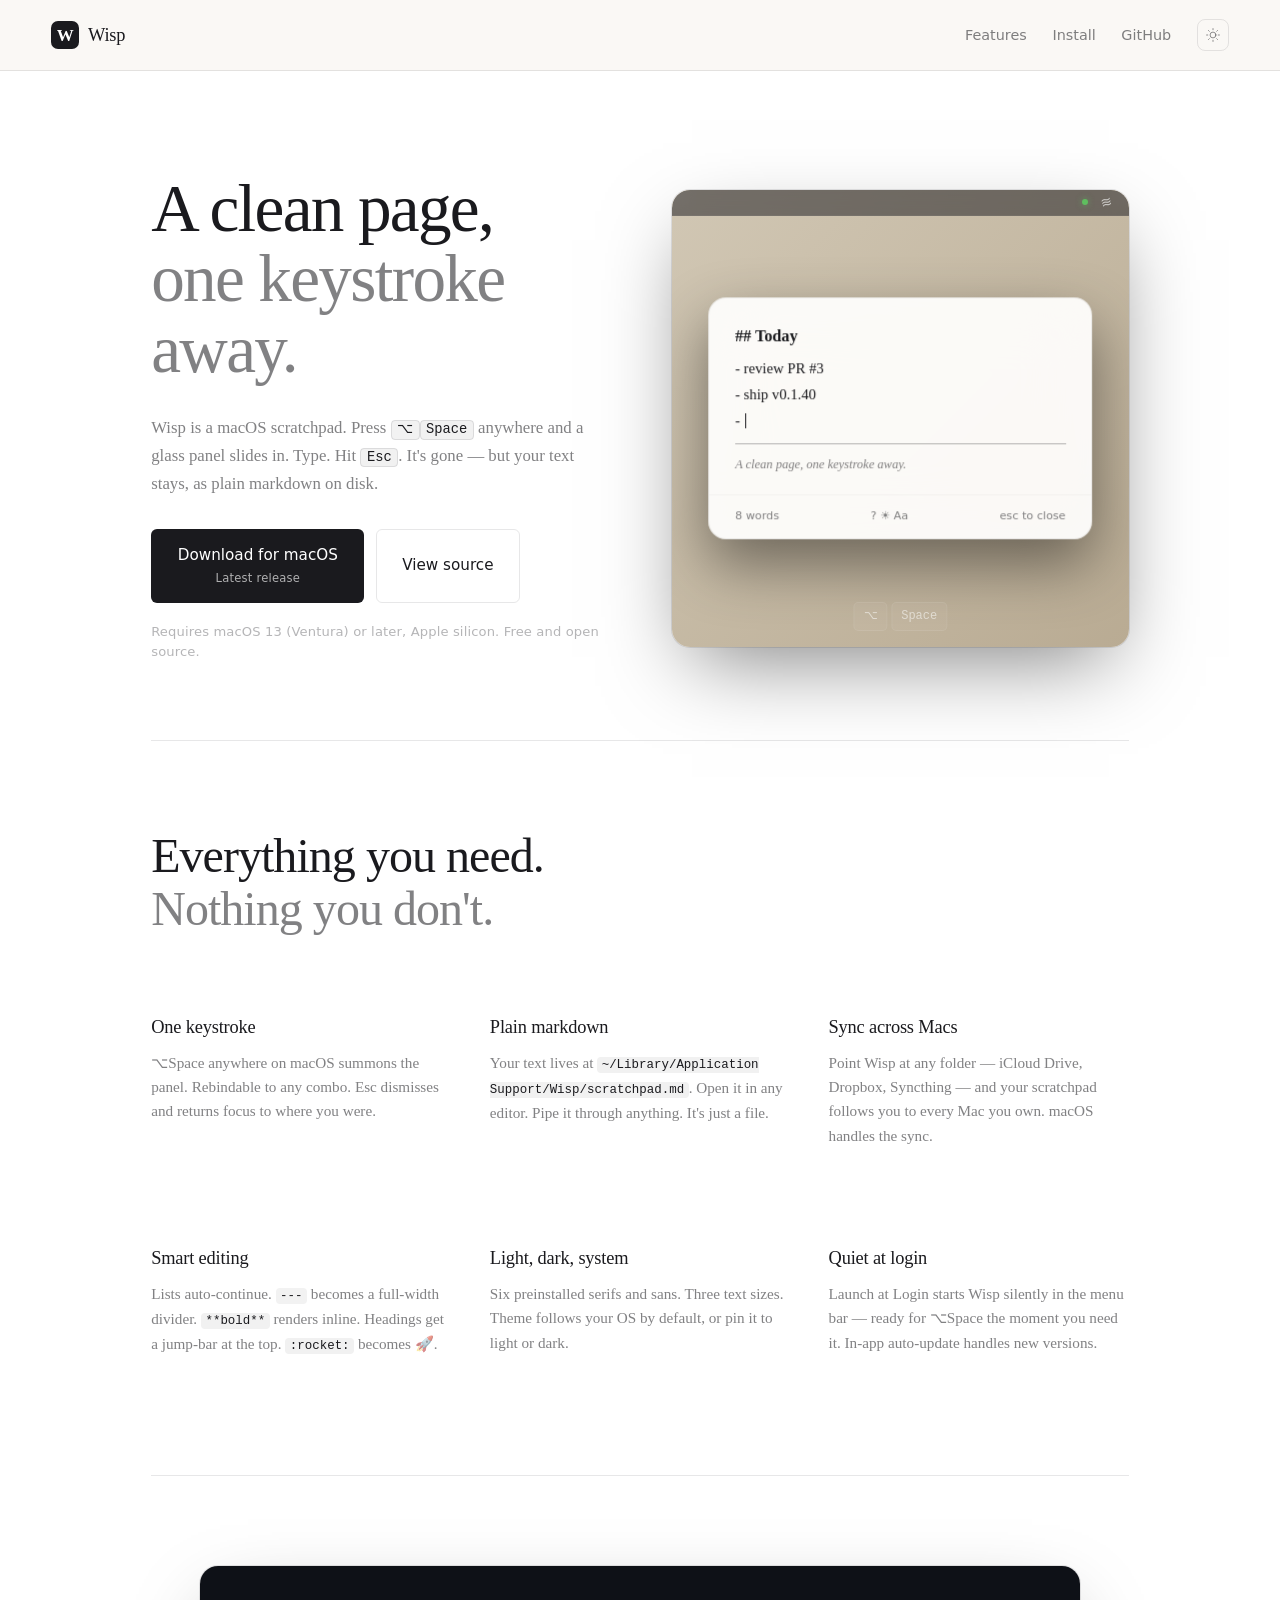
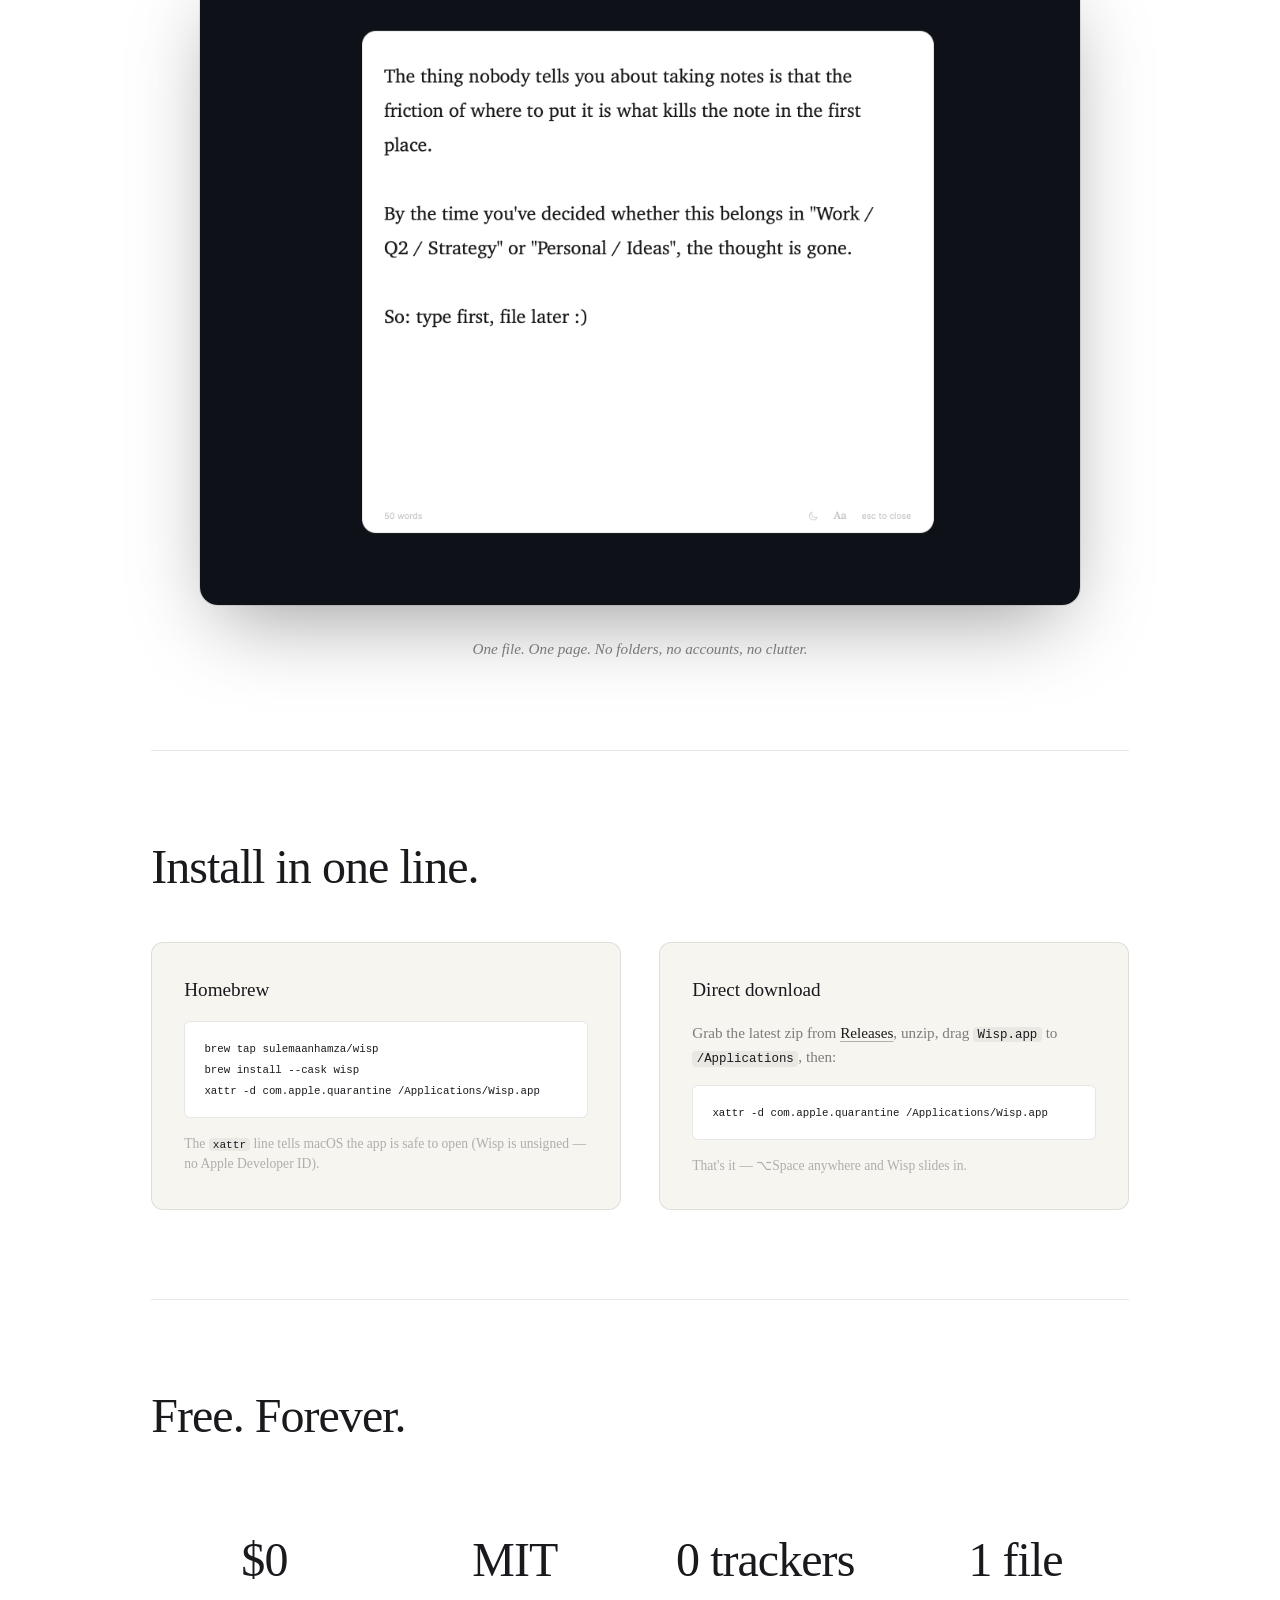
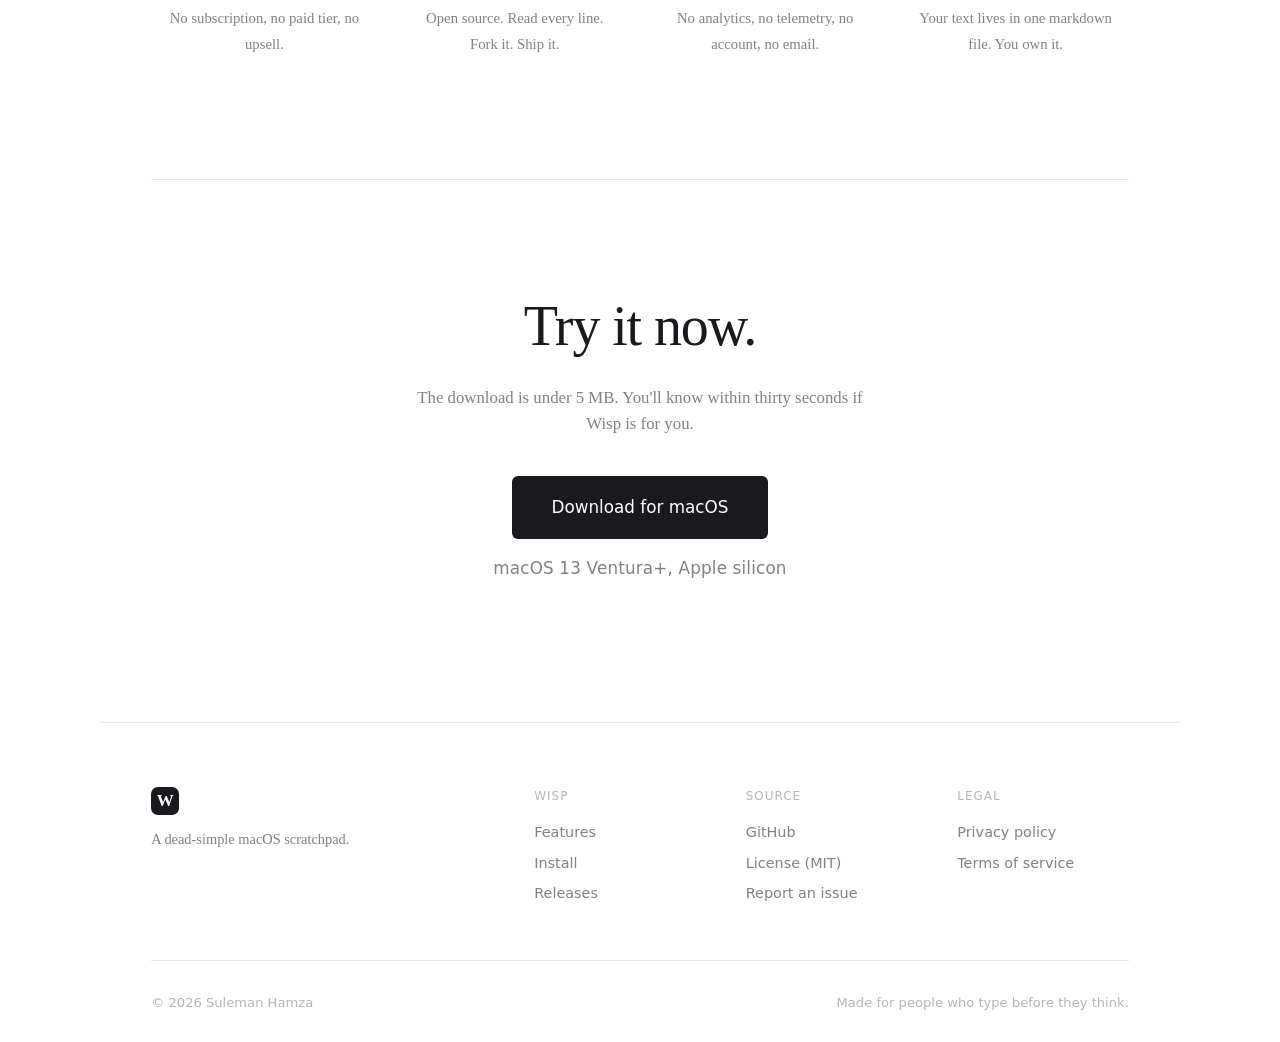
==== index.html @ bac65f77 "Initial commit: Wisp landing page Single-page hero + features + install + trust band + CTA, plus ful" ====
<!DOCTYPE html>
<html lang="en" data-theme="system">
<head>
    <meta charset="UTF-8">
    <meta name="viewport" content="width=device-width, initial-scale=1.0">
    <meta name="description" content="Wisp is a dead-simple macOS scratchpad. ⌥Space to summon, type, Esc to dismiss. Free, open source, no account required.">
    <meta name="theme-color" content="#0f0f12">

    <meta property="og:title" content="Wisp — a dead-simple macOS scratchpad">
    <meta property="og:description" content="One keystroke. One page. No accounts, no folders, no friction.">
    <meta property="og:type" content="website">

    <title>Wisp — a dead-simple macOS scratchpad</title>
    <link rel="stylesheet" href="styles.css">
    <link rel="icon" href="data:image/svg+xml,%3Csvg xmlns='http://www.w3.org/2000/svg' viewBox='0 0 32 32'%3E%3Ctext y='26' font-size='28' font-family='Charter, Georgia, serif'%3EW%3C/text%3E%3C/svg%3E">
</head>
<body>
    <nav class="nav">
        <a href="/" class="brand" aria-label="Wisp home">
            <span class="brand-mark">W</span>
            <span class="brand-name">Wisp</span>
        </a>
        <div class="nav-links">
            <a href="#features">Features</a>
            <a href="#install">Install</a>
            <a href="https://github.com/sulemaanhamza/wisp" target="_blank" rel="noopener">GitHub</a>
            <button class="theme-toggle" id="themeToggle" aria-label="Cycle theme" title="Cycle theme">
                <svg viewBox="0 0 24 24" fill="none" stroke="currentColor" stroke-width="1.5" stroke-linecap="round" stroke-linejoin="round">
                    <circle cx="12" cy="12" r="5"></circle>
                    <line x1="12" y1="1" x2="12" y2="3"></line>
                    <line x1="12" y1="21" x2="12" y2="23"></line>
                    <line x1="4.22" y1="4.22" x2="5.64" y2="5.64"></line>
                    <line x1="18.36" y1="18.36" x2="19.78" y2="19.78"></line>
                    <line x1="1" y1="12" x2="3" y2="12"></line>
                    <line x1="21" y1="12" x2="23" y2="12"></line>
                    <line x1="4.22" y1="19.78" x2="5.64" y2="18.36"></line>
                    <line x1="18.36" y1="5.64" x2="19.78" y2="4.22"></line>
                </svg>
            </button>
        </div>
    </nav>

    <main>
        <section class="hero">
            <div class="hero-text">
                <h1 class="hero-title">
                    <span class="hero-line">A clean page,</span>
                    <span class="hero-line muted">one keystroke away.</span>
                </h1>
                <p class="hero-desc">
                    Wisp is a macOS scratchpad. Press <kbd>⌥</kbd><kbd>Space</kbd> anywhere
                    and a glass panel slides in. Type. Hit <kbd>Esc</kbd>. It's gone — but
                    your text stays, as plain markdown on disk.
                </p>
                <div class="hero-cta">
                    <a href="#" class="btn btn-primary" id="downloadBtn">
                        <span class="btn-label">Download for macOS</span>
                        <span class="btn-meta" id="downloadMeta">Latest release</span>
                    </a>
                    <a href="https://github.com/sulemaanhamza/wisp" class="btn btn-ghost" target="_blank" rel="noopener">
                        View source
                    </a>
                </div>
                <p class="hero-fine">
                    Requires macOS 13 (Ventura) or later, Apple silicon. Free and open source.
                </p>
            </div>

            <div class="hero-visual" aria-hidden="true">
                <div class="desktop">
                    <div class="menubar">
                        <span class="menubar-dot"></span>
                        <span class="menubar-glyph">≋</span>
                    </div>
                    <div class="panel">
                        <div class="panel-body">
                            <p class="panel-line panel-h">## Today</p>
                            <p class="panel-line">- review PR #3</p>
                            <p class="panel-line">- ship v0.1.40</p>
                            <p class="panel-line">- <span class="panel-cursor"></span></p>
                            <p class="panel-line panel-divider" aria-hidden="true"></p>
                            <p class="panel-line panel-muted">A clean page, one keystroke away.</p>
                        </div>
                        <div class="panel-footer">
                            <span class="panel-words">8 words</span>
                            <span class="panel-icons">? ☀ Aa</span>
                            <span class="panel-esc">esc to close</span>
                        </div>
                    </div>
                    <div class="kbd-hint">
                        <kbd>⌥</kbd><kbd>Space</kbd>
                    </div>
                </div>
            </div>
        </section>

        <section class="features" id="features">
            <header class="section-head">
                <h2>Everything you need.<br><span class="muted">Nothing you don't.</span></h2>
            </header>

            <div class="feature-grid">
                <div class="feature">
                    <h3>One keystroke</h3>
                    <p>⌥Space anywhere on macOS summons the panel. Rebindable to any combo.
                       Esc dismisses and returns focus to where you were.</p>
                </div>
                <div class="feature">
                    <h3>Plain markdown</h3>
                    <p>Your text lives at <code>~/Library/Application Support/Wisp/scratchpad.md</code>.
                       Open it in any editor. Pipe it through anything. It's just a file.</p>
                </div>
                <div class="feature">
                    <h3>Sync across Macs</h3>
                    <p>Point Wisp at any folder — iCloud Drive, Dropbox, Syncthing — and your
                       scratchpad follows you to every Mac you own. macOS handles the sync.</p>
                </div>
                <div class="feature">
                    <h3>Smart editing</h3>
                    <p>Lists auto-continue. <code>---</code> becomes a full-width divider.
                       <code>**bold**</code> renders inline. Headings get a jump-bar at the top.
                       <code>:rocket:</code> becomes 🚀.</p>
                </div>
                <div class="feature">
                    <h3>Light, dark, system</h3>
                    <p>Six preinstalled serifs and sans. Three text sizes. Theme follows your
                       OS by default, or pin it to light or dark.</p>
                </div>
                <div class="feature">
                    <h3>Quiet at login</h3>
                    <p>Launch at Login starts Wisp silently in the menu bar — ready for
                       ⌥Space the moment you need it. In-app auto-update handles new versions.</p>
                </div>
            </div>
        </section>

        <section class="screenshot-section">
            <figure>
                <img src="assets/screenshot.png" alt="The Wisp panel open on a macOS desktop" loading="lazy">
                <figcaption>One file. One page. No folders, no accounts, no clutter.</figcaption>
            </figure>
        </section>

        <section class="install" id="install">
            <header class="section-head">
                <h2>Install in one line.</h2>
            </header>

            <div class="install-grid">
                <div class="install-method">
                    <h3>Homebrew</h3>
                    <pre><code>brew tap sulemaanhamza/wisp
brew install --cask wisp
xattr -d com.apple.quarantine /Applications/Wisp.app</code></pre>
                    <p class="install-note">
                        The <code>xattr</code> line tells macOS the app is safe to open
                        (Wisp is unsigned — no Apple Developer ID).
                    </p>
                </div>
                <div class="install-method">
                    <h3>Direct download</h3>
                    <p>
                        Grab the latest zip from
                        <a href="https://github.com/sulemaanhamza/wisp/releases" target="_blank" rel="noopener">Releases</a>,
                        unzip, drag <code>Wisp.app</code> to <code>/Applications</code>, then:
                    </p>
                    <pre><code>xattr -d com.apple.quarantine /Applications/Wisp.app</code></pre>
                    <p class="install-note">
                        That's it — ⌥Space anywhere and Wisp slides in.
                    </p>
                </div>
            </div>
        </section>

        <section class="trust">
            <header class="section-head">
                <h2>Free. Forever.</h2>
            </header>
            <div class="trust-grid">
                <div class="trust-item">
                    <strong>$0</strong>
                    <span>No subscription, no paid tier, no upsell.</span>
                </div>
                <div class="trust-item">
                    <strong>MIT</strong>
                    <span>Open source. Read every line. Fork it. Ship it.</span>
                </div>
                <div class="trust-item">
                    <strong>0 trackers</strong>
                    <span>No analytics, no telemetry, no account, no email.</span>
                </div>
                <div class="trust-item">
                    <strong>1 file</strong>
                    <span>Your text lives in one markdown file. You own it.</span>
                </div>
            </div>
        </section>

        <section class="cta-band">
            <h2>Try it now.</h2>
            <p>The download is under 5 MB. You'll know within thirty seconds if Wisp is for you.</p>
            <a href="#" class="btn btn-primary btn-large" id="downloadBtn2">
                <span class="btn-label">Download for macOS</span>
            </a>
            <p class="hero-fine">macOS 13 Ventura+, Apple silicon</p>
        </section>
    </main>

    <footer class="footer">
        <div class="footer-grid">
            <div class="footer-col">
                <span class="brand-mark">W</span>
                <p class="footer-tag">A dead-simple macOS scratchpad.</p>
            </div>
            <div class="footer-col">
                <h4>Wisp</h4>
                <a href="#features">Features</a>
                <a href="#install">Install</a>
                <a href="https://github.com/sulemaanhamza/wisp/releases" target="_blank" rel="noopener">Releases</a>
            </div>
            <div class="footer-col">
                <h4>Source</h4>
                <a href="https://github.com/sulemaanhamza/wisp" target="_blank" rel="noopener">GitHub</a>
                <a href="https://github.com/sulemaanhamza/wisp/blob/main/LICENSE" target="_blank" rel="noopener">License (MIT)</a>
                <a href="https://github.com/sulemaanhamza/wisp/issues" target="_blank" rel="noopener">Report an issue</a>
            </div>
            <div class="footer-col">
                <h4>Legal</h4>
                <a href="privacy.html">Privacy policy</a>
                <a href="terms.html">Terms of service</a>
            </div>
        </div>
        <div class="footer-bottom">
            <span>© 2026 Suleman Hamza</span>
            <span>Made for people who type before they think.</span>
        </div>
    </footer>

    <script src="script.js"></script>
</body>
</html>
---- styles.css ----
/* ============================================================
   Wisp landing page — Tones the same way the app does.
   Charter-first serif stack. Generous whitespace. One accent.
   ============================================================ */

:root {
    /* Dark theme — warm cream on deep blue-black (mirrors Wisp's
       default dark Palette: text #f1eee4 = rgb(243, 237, 227)).   */
    --bg: #0f0f12;
    --bg-elev: #16161b;
    --bg-glass: rgba(22, 22, 27, 0.65);
    --text: #f3ede3;
    --text-muted: rgba(243, 237, 227, 0.55);
    --text-faint: rgba(243, 237, 227, 0.28);
    --line: rgba(243, 237, 227, 0.08);
    --accent: #f3ede3;
    --accent-on: #0f0f12;
    --kbd-bg: rgba(243, 237, 227, 0.08);

    --radius-lg: 18px;
    --radius-md: 12px;
    --radius-sm: 6px;

    --serif: "Charter", "Iowan Old Style", "Hoefler Text", "Palatino", "Source Serif Pro", "Georgia", serif;
    --sans: -apple-system, BlinkMacSystemFont, "Inter", "Helvetica Neue", system-ui, sans-serif;
    --mono: ui-monospace, "SF Mono", "JetBrains Mono", Menlo, monospace;

    --max-w: 1080px;
    --pad: clamp(1.5rem, 4vw, 4rem);
}

html[data-theme="light"] {
    --bg: #ffffff;
    --bg-elev: #f7f5f0;
    --bg-glass: rgba(247, 245, 240, 0.65);
    --text: #1a1a1e;
    --text-muted: rgba(26, 26, 30, 0.55);
    --text-faint: rgba(26, 26, 30, 0.32);
    --line: rgba(26, 26, 30, 0.10);
    --accent: #1a1a1e;
    --accent-on: #ffffff;
    --kbd-bg: rgba(26, 26, 30, 0.06);
}

@media (prefers-color-scheme: light) {
    html[data-theme="system"] {
        --bg: #ffffff;
        --bg-elev: #f7f5f0;
        --bg-glass: rgba(247, 245, 240, 0.65);
        --text: #1a1a1e;
        --text-muted: rgba(26, 26, 30, 0.55);
        --text-faint: rgba(26, 26, 30, 0.32);
        --line: rgba(26, 26, 30, 0.10);
        --accent: #1a1a1e;
        --accent-on: #ffffff;
        --kbd-bg: rgba(26, 26, 30, 0.06);
    }
}

* {
    box-sizing: border-box;
    margin: 0;
    padding: 0;
}

html {
    scroll-behavior: smooth;
    -webkit-font-smoothing: antialiased;
    -moz-osx-font-smoothing: grayscale;
}

body {
    font-family: var(--serif);
    background: var(--bg);
    color: var(--text);
    line-height: 1.55;
    font-size: 17px;
    overflow-x: hidden;
    transition: background-color 0.3s ease, color 0.3s ease;
}

::selection {
    background: var(--accent);
    color: var(--accent-on);
}

/* -------------------------- Navigation -------------------------- */

.nav {
    position: sticky;
    top: 0;
    z-index: 10;
    display: flex;
    align-items: center;
    justify-content: space-between;
    padding: 1.2rem var(--pad);
    background: var(--bg-glass);
    backdrop-filter: saturate(180%) blur(12px);
    -webkit-backdrop-filter: saturate(180%) blur(12px);
    border-bottom: 1px solid var(--line);
}

.brand {
    display: flex;
    align-items: center;
    gap: 0.55rem;
    text-decoration: none;
    color: var(--text);
}

.brand-mark {
    display: inline-flex;
    align-items: center;
    justify-content: center;
    width: 28px;
    height: 28px;
    border-radius: 7px;
    background: var(--accent);
    color: var(--accent-on);
    font-family: var(--serif);
    font-weight: 600;
    font-size: 17px;
    line-height: 1;
}

.brand-name {
    font-family: var(--serif);
    font-size: 1.15rem;
    letter-spacing: -0.01em;
}

.nav-links {
    display: flex;
    align-items: center;
    gap: 1.6rem;
}

.nav-links a {
    color: var(--text-muted);
    text-decoration: none;
    font-family: var(--sans);
    font-size: 0.9rem;
    transition: color 0.15s ease;
}

.nav-links a:hover {
    color: var(--text);
}

.theme-toggle {
    display: inline-flex;
    align-items: center;
    justify-content: center;
    width: 32px;
    height: 32px;
    border-radius: 8px;
    background: transparent;
    border: 1px solid var(--line);
    color: var(--text-muted);
    cursor: pointer;
    transition: color 0.15s ease, border-color 0.15s ease;
}

.theme-toggle svg {
    width: 14px;
    height: 14px;
}

.theme-toggle:hover {
    color: var(--text);
    border-color: var(--text-faint);
}

/* ------------------------------ Hero ------------------------------ */

main {
    max-width: var(--max-w);
    margin: 0 auto;
    padding: 0 var(--pad);
}

.hero {
    display: grid;
    grid-template-columns: 1fr 1fr;
    gap: clamp(2rem, 5vw, 5rem);
    padding: clamp(3rem, 8vw, 8rem) 0 clamp(3rem, 6vw, 6rem);
    align-items: center;
}

.hero-title {
    font-family: var(--serif);
    font-weight: 400;
    font-size: clamp(2.5rem, 5.5vw, 4.2rem);
    line-height: 1.05;
    letter-spacing: -0.025em;
    margin-bottom: 1.8rem;
}

.hero-line {
    display: block;
}

.hero-line.muted {
    color: var(--text-muted);
}

.hero-desc {
    font-size: 1.05rem;
    color: var(--text-muted);
    margin-bottom: 2rem;
    max-width: 32rem;
    line-height: 1.65;
}

.hero-desc kbd {
    font-family: var(--mono);
    font-size: 0.82em;
    padding: 0.1em 0.4em;
    background: var(--kbd-bg);
    border: 1px solid var(--line);
    border-radius: 4px;
    color: var(--text);
    white-space: nowrap;
}

.hero-cta {
    display: flex;
    flex-wrap: wrap;
    gap: 0.7rem;
    margin-bottom: 1.2rem;
}

.hero-fine {
    color: var(--text-faint);
    font-family: var(--sans);
    font-size: 0.82rem;
    letter-spacing: 0.01em;
}

/* ------------------------------ Buttons ------------------------------ */

.btn {
    display: inline-flex;
    flex-direction: column;
    align-items: center;
    justify-content: center;
    padding: 0.85rem 1.6rem;
    border-radius: var(--radius-sm);
    font-family: var(--sans);
    font-size: 0.95rem;
    font-weight: 500;
    text-decoration: none;
    cursor: pointer;
    border: 1px solid transparent;
    transition: transform 0.15s ease, background-color 0.15s ease, color 0.15s ease, border-color 0.15s ease;
}

.btn:active {
    transform: translateY(1px);
}

.btn-primary {
    background: var(--accent);
    color: var(--accent-on);
}

.btn-primary:hover {
    transform: translateY(-1px);
}

.btn-ghost {
    background: transparent;
    color: var(--text);
    border-color: var(--line);
}

.btn-ghost:hover {
    border-color: var(--text-faint);
}

.btn-large {
    padding: 1.1rem 2.4rem;
    font-size: 1.05rem;
}

.btn-label {
    font-weight: 500;
}

.btn-meta {
    font-size: 0.72rem;
    font-weight: 400;
    opacity: 0.65;
    letter-spacing: 0.02em;
    margin-top: 0.18rem;
}

/* --------------------- Faux Wisp panel preview --------------------- */

.hero-visual {
    position: relative;
}

.desktop {
    position: relative;
    aspect-ratio: 1 / 1;
    background: linear-gradient(135deg, #1a1a22 0%, #0c0c10 100%);
    border-radius: var(--radius-lg);
    overflow: hidden;
    box-shadow: 0 30px 80px -20px rgba(0,0,0,0.5), 0 0 0 1px var(--line);
}

html[data-theme="light"] .desktop,
html[data-theme="system"] .desktop {
    background: linear-gradient(135deg, #d1c7b4 0%, #b9ab93 100%);
}

@media (prefers-color-scheme: light) {
    html[data-theme="system"] .desktop {
        background: linear-gradient(135deg, #d1c7b4 0%, #b9ab93 100%);
    }
}

.menubar {
    position: absolute;
    top: 0;
    left: 0;
    right: 0;
    height: 26px;
    background: rgba(20, 20, 26, 0.5);
    backdrop-filter: blur(10px);
    border-bottom: 1px solid rgba(255,255,255,0.05);
    display: flex;
    align-items: center;
    justify-content: flex-end;
    padding: 0 1rem;
    gap: 0.8rem;
}

.menubar-glyph {
    color: rgba(255,255,255,0.65);
    font-size: 0.85rem;
    transform: rotate(-15deg);
    animation: wisp-pulse 6s ease-in-out infinite;
}

@keyframes wisp-pulse {
    0%, 100% { opacity: 0.65; transform: rotate(-15deg) scale(1); }
    50% { opacity: 0.95; transform: rotate(-15deg) scale(1.05); }
}

.menubar-dot {
    width: 6px;
    height: 6px;
    border-radius: 50%;
    background: #5fbe5f;
    box-shadow: 0 0 6px rgba(95, 190, 95, 0.6);
}

.panel {
    position: absolute;
    top: 50%;
    left: 50%;
    width: 84%;
    transform: translate(-50%, -50%);
    background: rgba(20, 20, 26, 0.78);
    backdrop-filter: blur(30px) saturate(160%);
    -webkit-backdrop-filter: blur(30px) saturate(160%);
    border-radius: var(--radius-lg);
    border: 1px solid rgba(255,255,255,0.06);
    box-shadow: 0 25px 60px rgba(0,0,0,0.45);
    overflow: hidden;
    color: #f3ede3;
    animation: panel-in 0.6s ease-out;
}

html[data-theme="light"] .panel,
html[data-theme="system"] .panel {
    background: rgba(255, 255, 255, 0.92);
    border-color: rgba(0,0,0,0.08);
    color: #1a1a1e;
}

@media (prefers-color-scheme: light) {
    html[data-theme="system"] .panel {
        background: rgba(255, 255, 255, 0.92);
        border-color: rgba(0,0,0,0.08);
        color: #1a1a1e;
    }
}

@keyframes panel-in {
    from { opacity: 0; transform: translate(-50%, -47%); }
    to { opacity: 1; transform: translate(-50%, -50%); }
}

.panel-body {
    padding: 1.4rem 1.6rem 1rem;
    font-family: var(--serif);
    font-size: 0.92rem;
    line-height: 1.55;
}

.panel-line {
    margin: 0.2rem 0;
}

.panel-h {
    font-weight: 600;
    font-size: 1.1em;
    margin-bottom: 0.5rem;
}

.panel-divider {
    height: 1px;
    background: currentColor;
    opacity: 0.32;
    margin: 0.7rem 0;
    border: 0;
}

.panel-muted {
    color: var(--text-muted);
    font-style: italic;
    font-size: 0.85em;
}

.panel-cursor {
    display: inline-block;
    width: 1px;
    height: 1em;
    background: currentColor;
    vertical-align: text-bottom;
    margin-left: 1px;
    animation: blink 1.1s steps(1) infinite;
}

@keyframes blink {
    0%, 50% { opacity: 1; }
    51%, 100% { opacity: 0; }
}

.panel-footer {
    display: flex;
    justify-content: space-between;
    padding: 0.8rem 1.6rem;
    font-family: var(--sans);
    font-size: 0.7rem;
    opacity: 0.55;
    border-top: 1px solid rgba(255,255,255,0.04);
}

html[data-theme="light"] .panel-footer,
html[data-theme="system"] .panel-footer {
    border-top-color: rgba(0,0,0,0.05);
}

.kbd-hint {
    position: absolute;
    bottom: 1rem;
    left: 50%;
    transform: translateX(-50%);
    display: flex;
    gap: 0.25rem;
    opacity: 0.6;
    animation: hint-pulse 3s ease-in-out infinite;
}

.kbd-hint kbd {
    font-family: var(--mono);
    font-size: 0.75rem;
    padding: 0.25rem 0.55rem;
    background: rgba(255,255,255,0.08);
    border: 1px solid rgba(255,255,255,0.12);
    border-radius: 5px;
    color: rgba(255,255,255,0.9);
}

@keyframes hint-pulse {
    0%, 100% { opacity: 0.55; }
    50% { opacity: 0.9; }
}

/* ---------------------------- Sections ---------------------------- */

.section-head {
    margin-bottom: clamp(2rem, 4vw, 3rem);
}

.section-head h2 {
    font-family: var(--serif);
    font-weight: 400;
    font-size: clamp(2rem, 4vw, 3rem);
    line-height: 1.1;
    letter-spacing: -0.02em;
}

.section-head .muted {
    color: var(--text-muted);
}

.features,
.install,
.trust,
.screenshot-section,
.cta-band {
    padding: clamp(3rem, 7vw, 6rem) 0;
    border-top: 1px solid var(--line);
}

/* Features grid */

.feature-grid {
    display: grid;
    grid-template-columns: repeat(auto-fit, minmax(260px, 1fr));
    gap: clamp(1.5rem, 3vw, 2.5rem);
}

.feature {
    padding: 1.8rem 0;
}

.feature h3 {
    font-family: var(--serif);
    font-weight: 500;
    font-size: 1.15rem;
    margin-bottom: 0.6rem;
    letter-spacing: -0.01em;
}

.feature p {
    color: var(--text-muted);
    font-size: 0.95rem;
    line-height: 1.6;
}

.feature code,
.install-method code,
.install-note code {
    font-family: var(--mono);
    font-size: 0.82em;
    padding: 0.08em 0.36em;
    background: var(--kbd-bg);
    border-radius: 4px;
    color: var(--text);
}

/* Screenshot */

.screenshot-section figure {
    margin: 0;
    text-align: center;
}

.screenshot-section img {
    max-width: 100%;
    width: 880px;
    height: auto;
    border-radius: var(--radius-lg);
    box-shadow: 0 30px 80px -20px rgba(0,0,0,0.4), 0 0 0 1px var(--line);
}

.screenshot-section figcaption {
    margin-top: 1.5rem;
    color: var(--text-muted);
    font-style: italic;
    font-size: 0.95rem;
}

/* Install */

.install-grid {
    display: grid;
    grid-template-columns: 1fr 1fr;
    gap: clamp(1.5rem, 3vw, 2.5rem);
}

.install-method {
    padding: 2rem;
    border: 1px solid var(--line);
    border-radius: var(--radius-md);
    background: var(--bg-elev);
}

.install-method h3 {
    font-family: var(--serif);
    font-weight: 500;
    font-size: 1.2rem;
    margin-bottom: 1rem;
}

.install-method p {
    color: var(--text-muted);
    font-size: 0.95rem;
    margin-bottom: 1rem;
}

.install-method pre {
    background: var(--bg);
    border: 1px solid var(--line);
    border-radius: var(--radius-sm);
    padding: 1rem 1.2rem;
    margin: 1rem 0;
    overflow-x: auto;
    font-family: var(--mono);
    font-size: 0.82rem;
    line-height: 1.6;
}

.install-method pre code {
    background: transparent;
    padding: 0;
    color: var(--text);
}

.install-note {
    font-size: 0.85rem !important;
    color: var(--text-faint) !important;
    margin-top: 1rem !important;
    margin-bottom: 0 !important;
    line-height: 1.5;
}

.install-method a {
    color: var(--text);
    text-decoration: underline;
    text-decoration-color: var(--text-faint);
    text-underline-offset: 3px;
}

.install-method a:hover {
    text-decoration-color: var(--text);
}

/* Trust band */

.trust-grid {
    display: grid;
    grid-template-columns: repeat(auto-fit, minmax(180px, 1fr));
    gap: 1.5rem;
}

.trust-item {
    text-align: center;
    padding: 2rem 1rem;
}

.trust-item strong {
    display: block;
    font-family: var(--serif);
    font-size: clamp(2.2rem, 4vw, 3rem);
    font-weight: 400;
    letter-spacing: -0.02em;
    margin-bottom: 0.5rem;
}

.trust-item span {
    color: var(--text-muted);
    font-size: 0.92rem;
    line-height: 1.5;
}

/* CTA band */

.cta-band {
    text-align: center;
    padding-top: clamp(4rem, 8vw, 7rem);
    padding-bottom: clamp(4rem, 8vw, 7rem);
}

.cta-band h2 {
    font-family: var(--serif);
    font-weight: 400;
    font-size: clamp(2.4rem, 5vw, 3.5rem);
    letter-spacing: -0.02em;
    margin-bottom: 1rem;
}

.cta-band > p {
    color: var(--text-muted);
    font-size: 1.05rem;
    margin-bottom: 2.4rem;
    max-width: 28rem;
    margin-left: auto;
    margin-right: auto;
}

.cta-band .btn {
    margin-bottom: 1rem;
}

/* Footer */

.footer {
    border-top: 1px solid var(--line);
    padding: clamp(3rem, 5vw, 4rem) var(--pad) 2rem;
    max-width: var(--max-w);
    margin: 0 auto;
}

.footer-grid {
    display: grid;
    grid-template-columns: 2fr 1fr 1fr 1fr;
    gap: 2.5rem;
    margin-bottom: 3rem;
}

.footer-col h4 {
    font-family: var(--sans);
    font-size: 0.75rem;
    text-transform: uppercase;
    letter-spacing: 0.08em;
    color: var(--text-faint);
    margin-bottom: 1rem;
    font-weight: 500;
}

.footer-col a {
    display: block;
    color: var(--text-muted);
    text-decoration: none;
    font-family: var(--sans);
    font-size: 0.9rem;
    margin-bottom: 0.5rem;
    transition: color 0.15s ease;
}

.footer-col a:hover {
    color: var(--text);
}

.footer-tag {
    color: var(--text-muted);
    font-size: 0.9rem;
    margin-top: 0.8rem;
    max-width: 18rem;
}

.footer-bottom {
    border-top: 1px solid var(--line);
    padding-top: 2rem;
    display: flex;
    justify-content: space-between;
    flex-wrap: wrap;
    gap: 1rem;
    color: var(--text-faint);
    font-family: var(--sans);
    font-size: 0.82rem;
}

/* ============================================================
   Legal pages (privacy, terms) — shared simple layout
   ============================================================ */

.legal-main {
    max-width: 720px;
    margin: 0 auto;
    padding: clamp(2.5rem, 6vw, 5rem) var(--pad) clamp(3rem, 6vw, 5rem);
}

.legal-main h1 {
    font-family: var(--serif);
    font-weight: 400;
    font-size: clamp(2.2rem, 4.5vw, 3rem);
    letter-spacing: -0.02em;
    margin-bottom: 0.6rem;
}

.legal-meta {
    color: var(--text-faint);
    font-family: var(--sans);
    font-size: 0.85rem;
    margin-bottom: 2.5rem;
    padding-bottom: 1.5rem;
    border-bottom: 1px solid var(--line);
}

.legal-main h2 {
    font-family: var(--serif);
    font-weight: 500;
    font-size: 1.4rem;
    margin: 2.4rem 0 0.8rem;
    letter-spacing: -0.01em;
}

.legal-main h3 {
    font-family: var(--serif);
    font-weight: 500;
    font-size: 1.1rem;
    margin: 1.8rem 0 0.6rem;
}

.legal-main p,
.legal-main li {
    color: var(--text);
    line-height: 1.7;
    margin-bottom: 1rem;
    font-size: 1rem;
}

.legal-main ul,
.legal-main ol {
    padding-left: 1.4rem;
    margin-bottom: 1rem;
}

.legal-main li {
    margin-bottom: 0.4rem;
}

.legal-main a {
    color: var(--text);
    text-decoration: underline;
    text-decoration-color: var(--text-faint);
    text-underline-offset: 3px;
}

.legal-main a:hover {
    text-decoration-color: var(--text);
}

.legal-main code {
    font-family: var(--mono);
    font-size: 0.88em;
    padding: 0.1em 0.4em;
    background: var(--kbd-bg);
    border-radius: 4px;
}

/* ============================================================
   Responsive — mobile-first reflow
   ============================================================ */

@media (max-width: 860px) {
    .hero {
        grid-template-columns: 1fr;
        padding: 2.5rem 0 3rem;
    }

    .hero-visual {
        order: -1;
        max-width: 480px;
        margin: 0 auto;
        width: 100%;
    }

    .install-grid {
        grid-template-columns: 1fr;
    }

    .footer-grid {
        grid-template-columns: 1fr 1fr;
        gap: 2rem;
    }

    .footer-bottom {
        flex-direction: column;
        text-align: center;
    }
}

@media (max-width: 540px) {
    .nav {
        padding: 0.9rem var(--pad);
    }

    .nav-links {
        gap: 1rem;
    }

    .nav-links a {
        display: none;
    }

    .nav-links a[href*="github.com"] {
        display: inline;
    }

    .hero-cta {
        flex-direction: column;
        align-items: stretch;
    }

    .hero-cta .btn {
        width: 100%;
    }

    .footer-grid {
        grid-template-columns: 1fr;
    }
}

@media (prefers-reduced-motion: reduce) {
    *, *::before, *::after {
        animation-duration: 0.01ms !important;
        animation-iteration-count: 1 !important;
        transition-duration: 0.01ms !important;
        scroll-behavior: auto !important;
    }
}
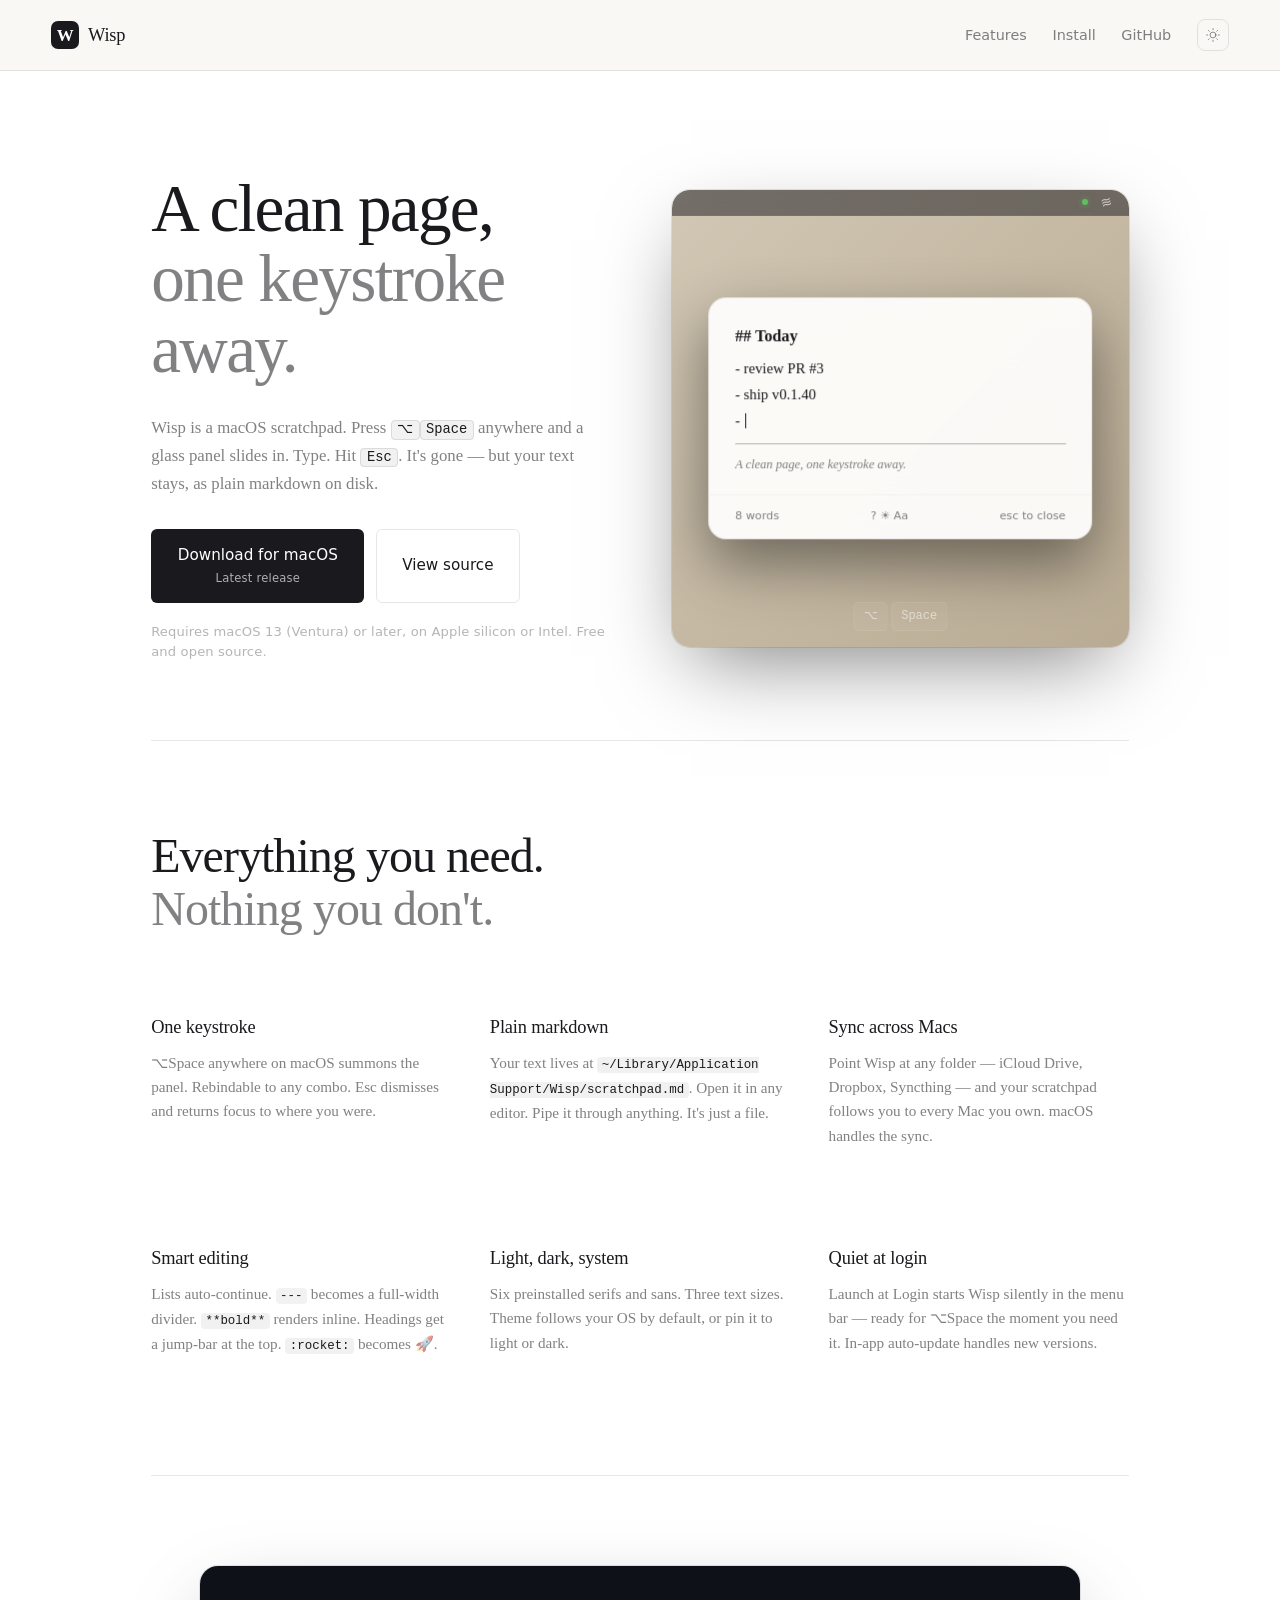
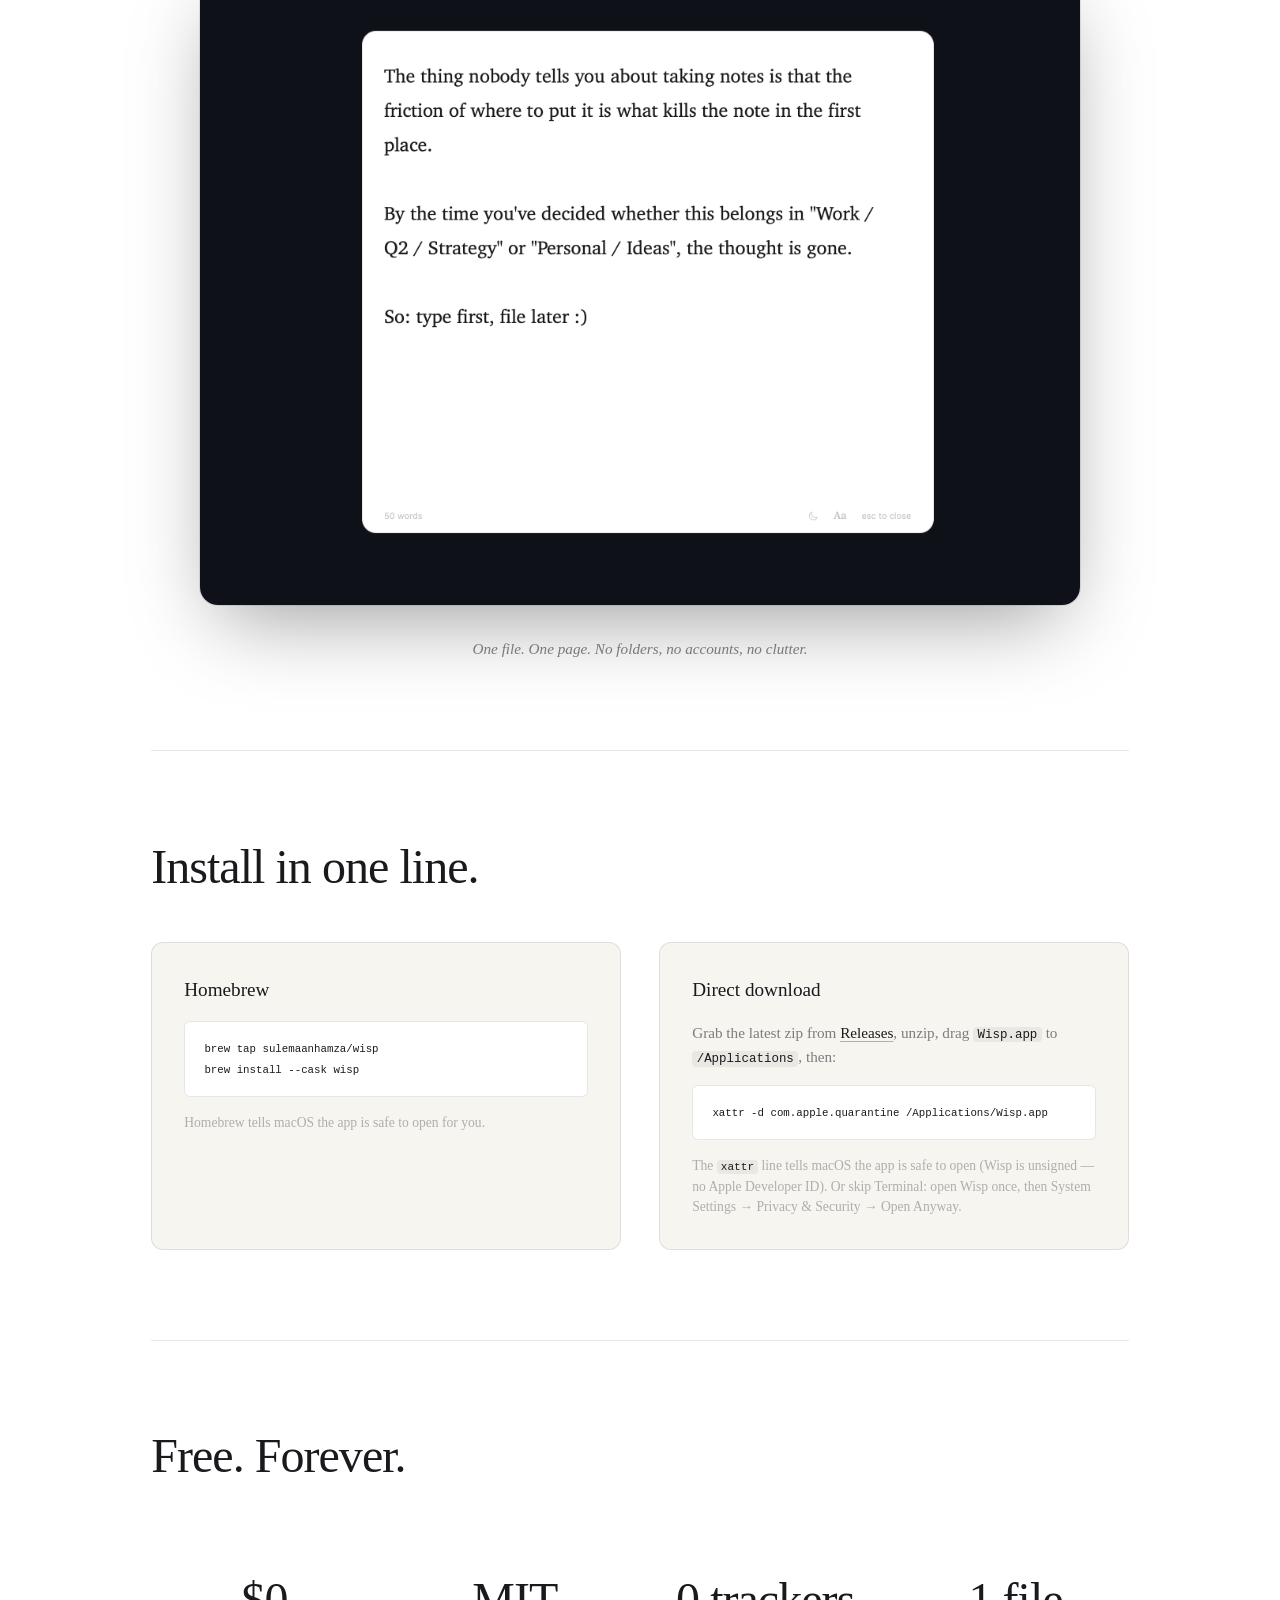
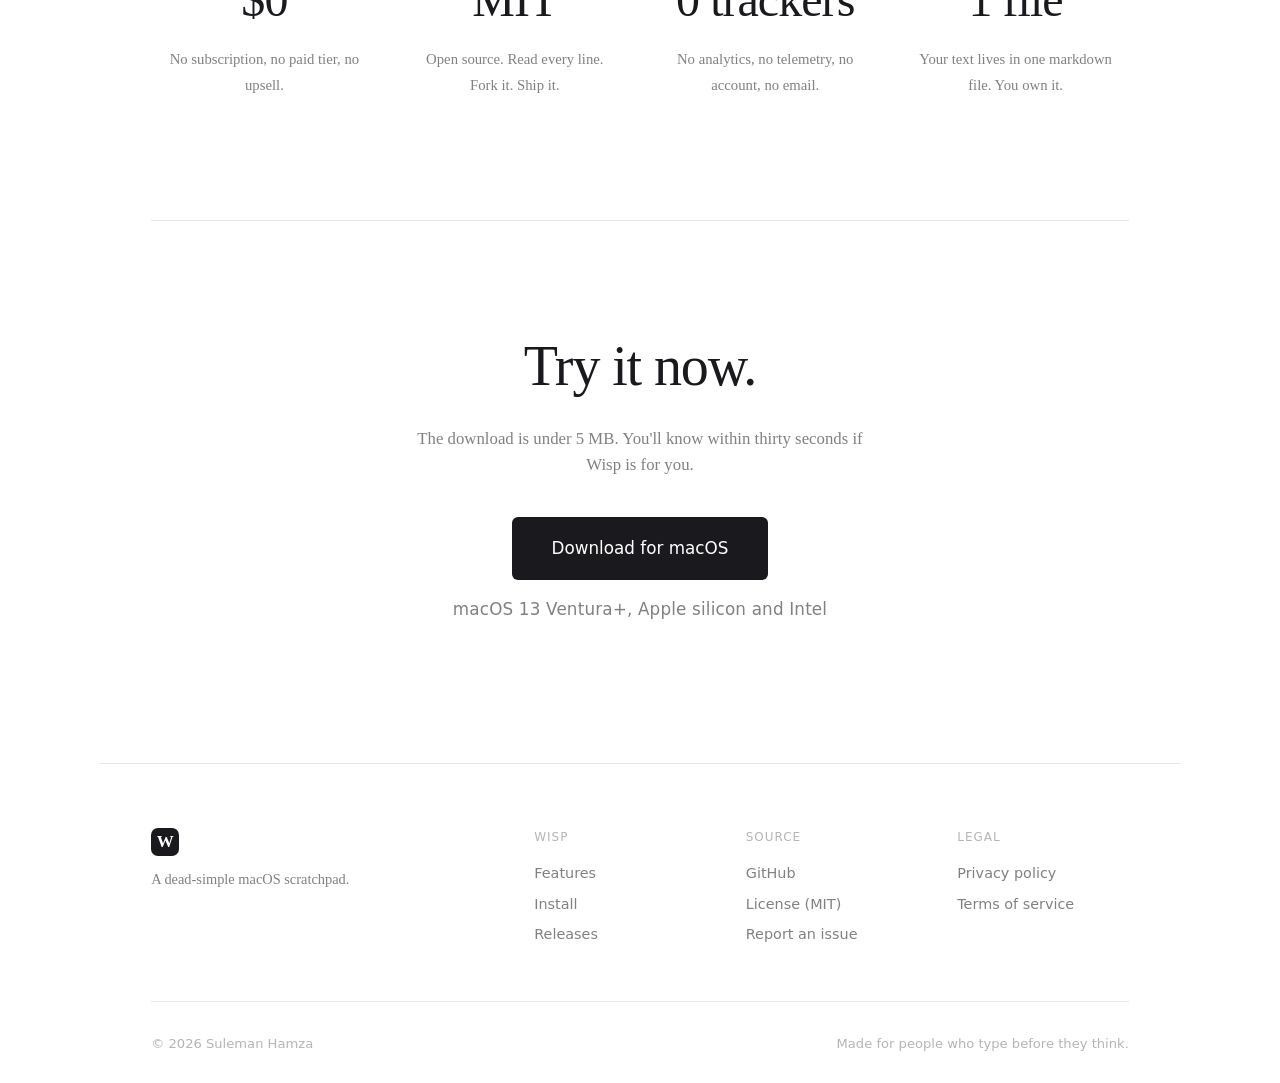
==== commit cde42301: "Say Intel too, and drop xattr from the Homebrew steps Wisp has shipped a universal binary since 0.1." ====
--- a/index.html
+++ b/index.html
@@ -62,7 +62,7 @@
                     </a>
                 </div>
                 <p class="hero-fine">
-                    Requires macOS 13 (Ventura) or later, Apple silicon. Free and open source.
+                    Requires macOS 13 (Ventura) or later, on Apple silicon or Intel. Free and open source.
                 </p>
             </div>
 
@@ -150,11 +150,9 @@
                 <div class="install-method">
                     <h3>Homebrew</h3>
                     <pre><code>brew tap sulemaanhamza/wisp
-brew install --cask wisp
-xattr -d com.apple.quarantine /Applications/Wisp.app</code></pre>
+brew install --cask wisp</code></pre>
                     <p class="install-note">
-                        The <code>xattr</code> line tells macOS the app is safe to open
-                        (Wisp is unsigned — no Apple Developer ID).
+                        Homebrew tells macOS the app is safe to open for you.
                     </p>
                 </div>
                 <div class="install-method">
@@ -166,7 +164,9 @@
                     </p>
                     <pre><code>xattr -d com.apple.quarantine /Applications/Wisp.app</code></pre>
                     <p class="install-note">
-                        That's it — ⌥Space anywhere and Wisp slides in.
+                        The <code>xattr</code> line tells macOS the app is safe to open
+                        (Wisp is unsigned — no Apple Developer ID). Or skip Terminal:
+                        open Wisp once, then System Settings → Privacy &amp; Security → Open Anyway.
                     </p>
                 </div>
             </div>
@@ -202,7 +202,7 @@
             <a href="#" class="btn btn-primary btn-large" id="downloadBtn2">
                 <span class="btn-label">Download for macOS</span>
             </a>
-            <p class="hero-fine">macOS 13 Ventura+, Apple silicon</p>
+            <p class="hero-fine">macOS 13 Ventura+, Apple silicon and Intel</p>
         </section>
     </main>
 
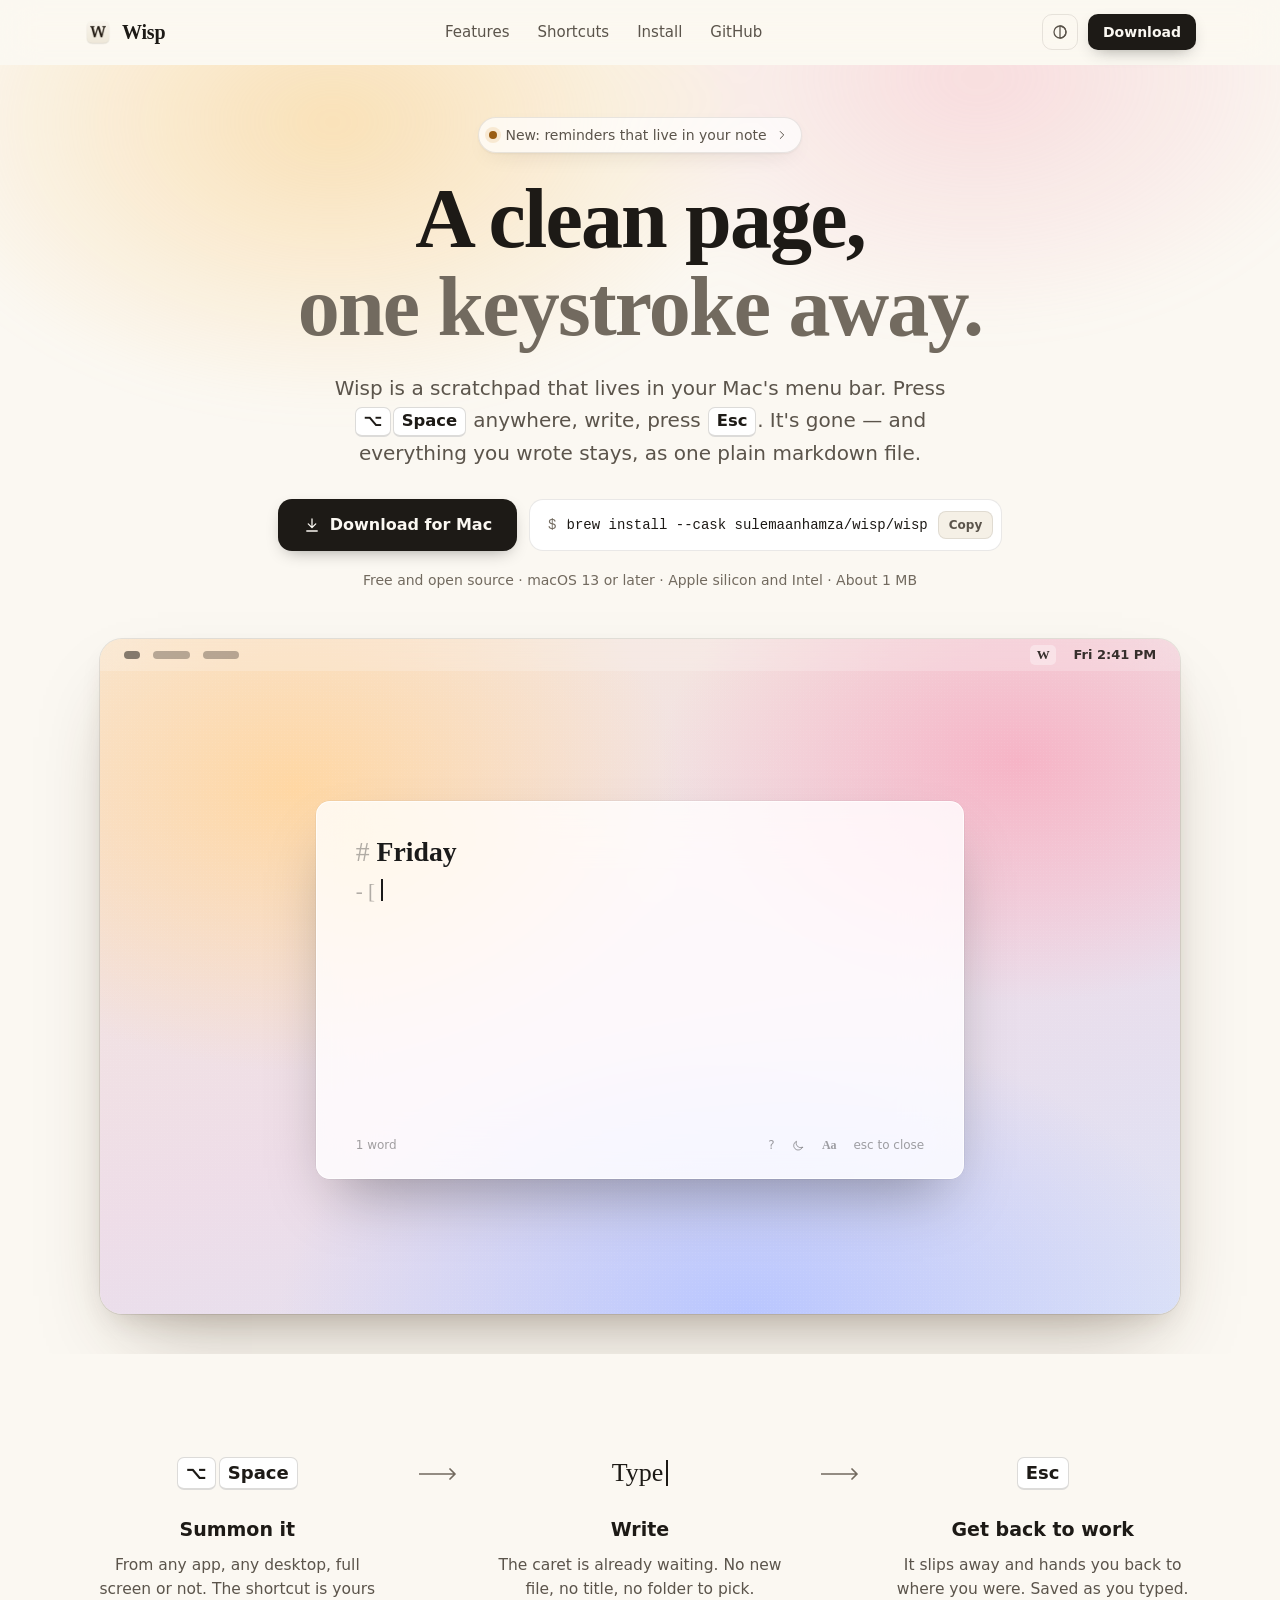
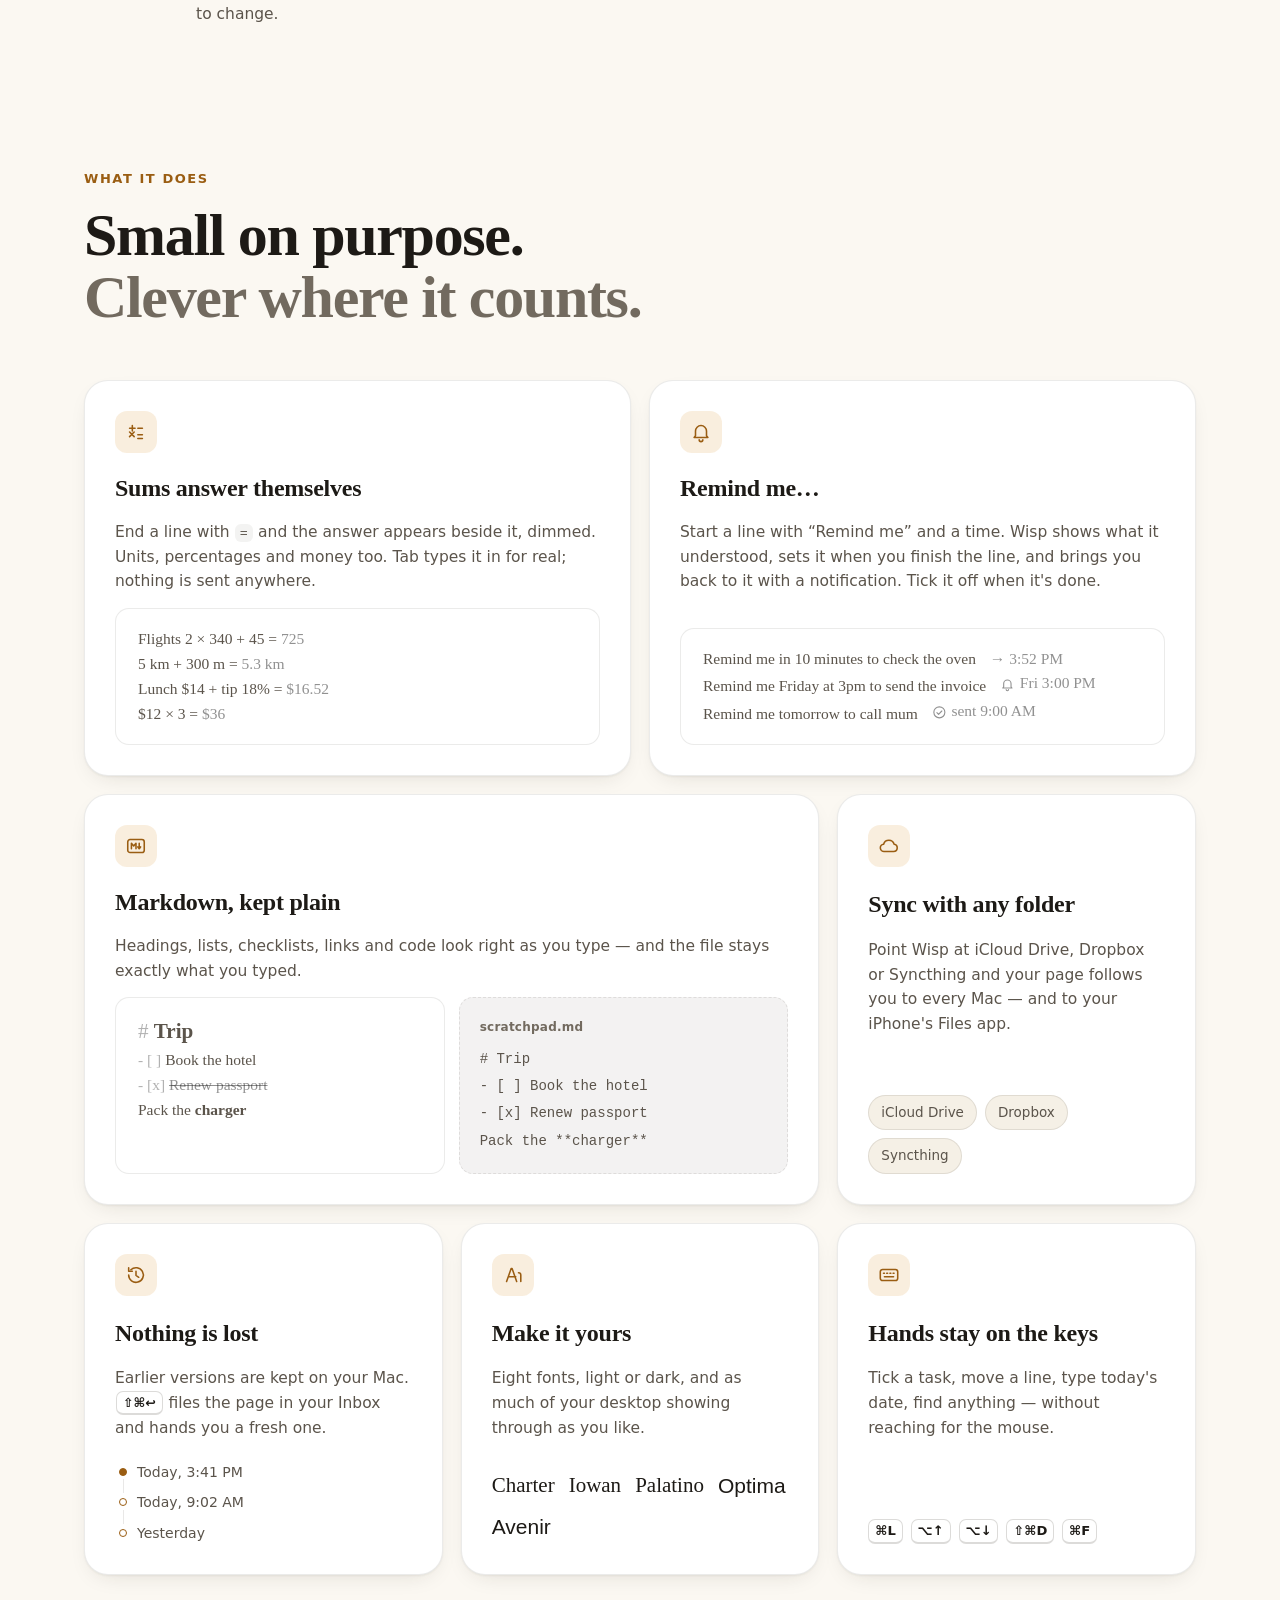
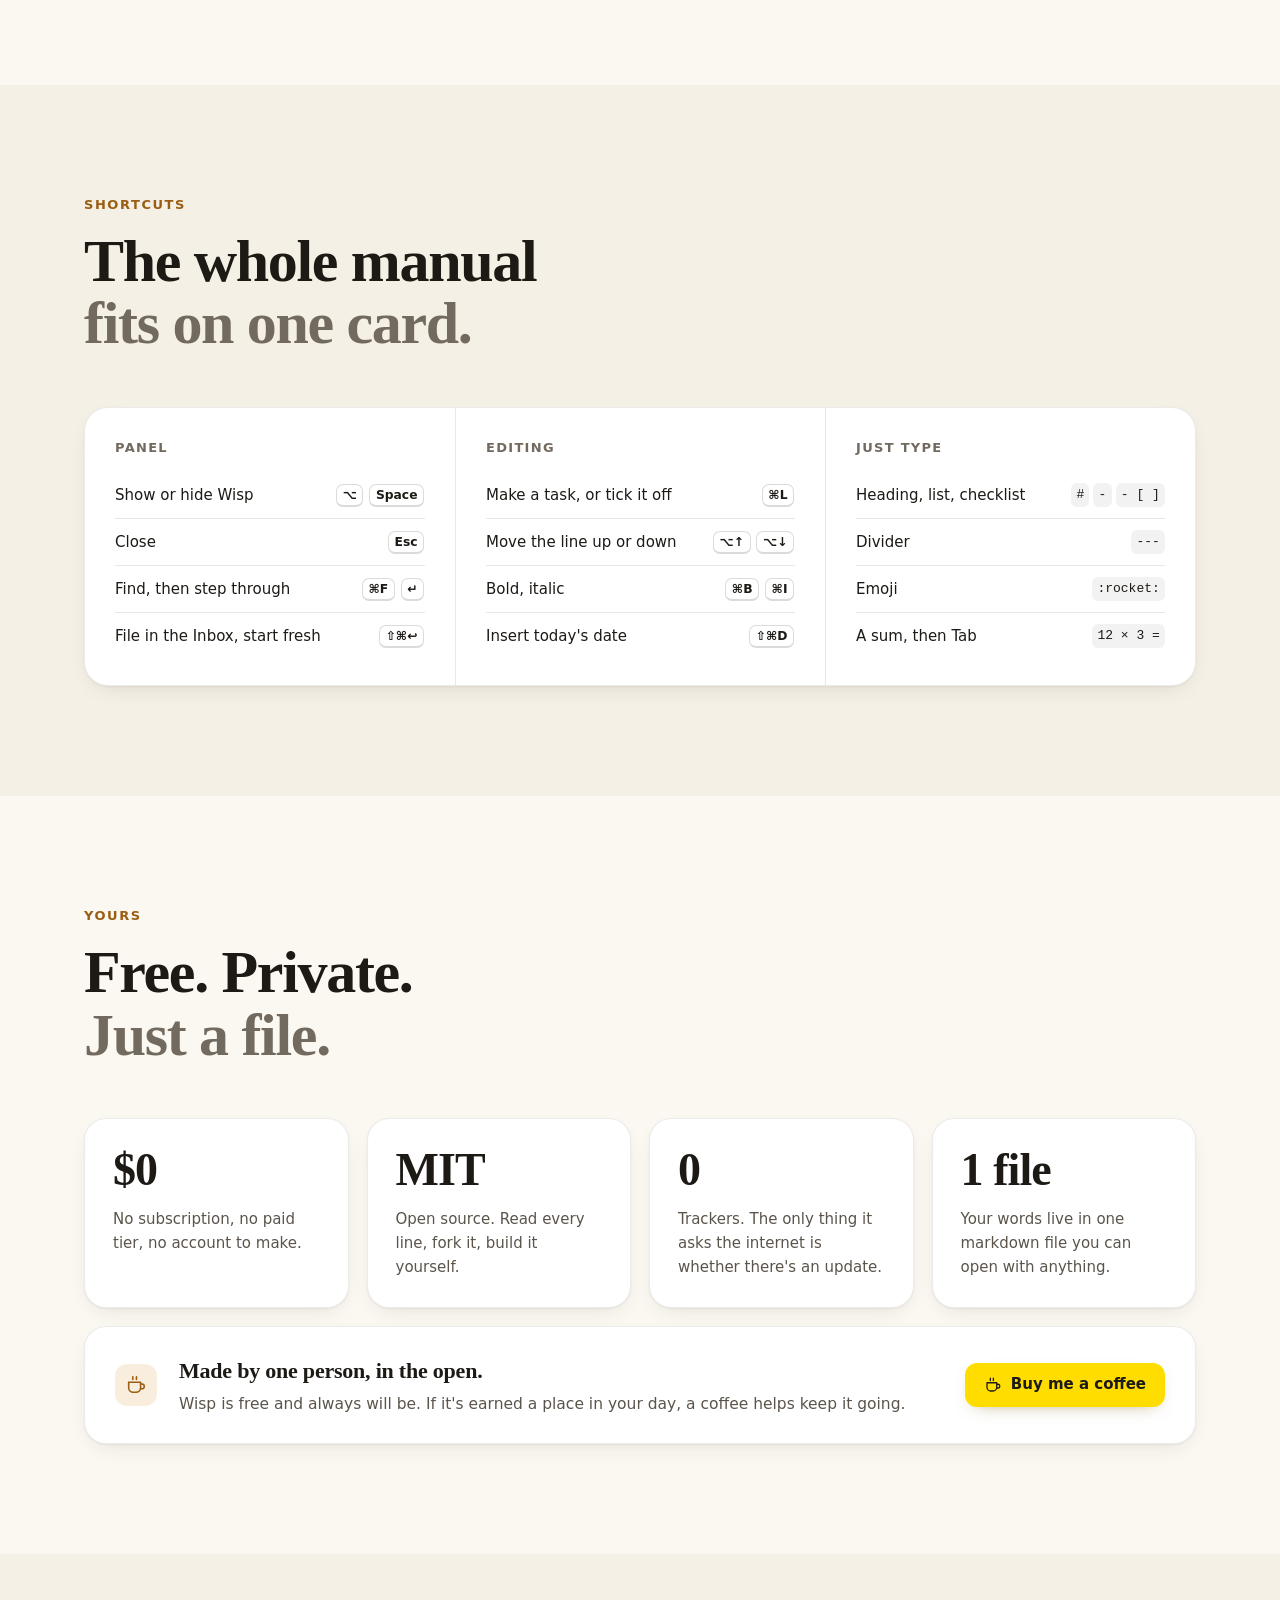
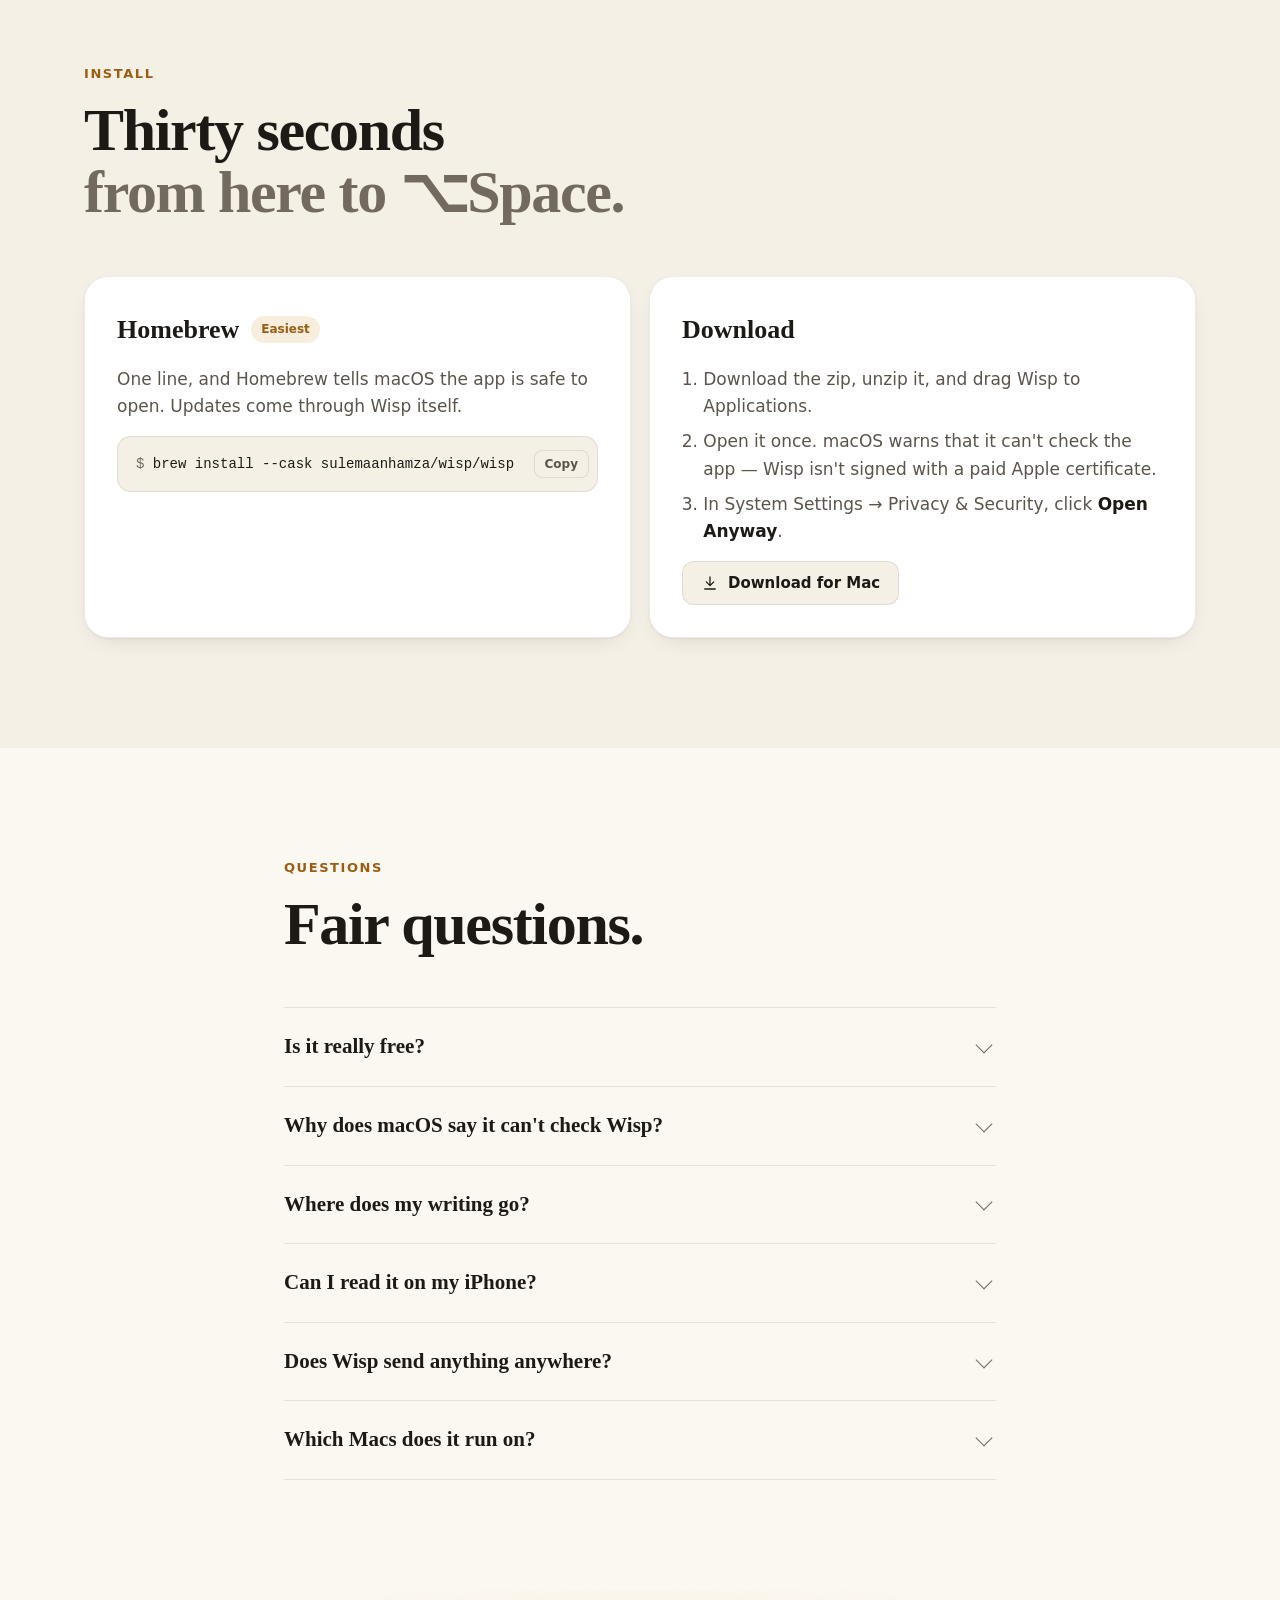
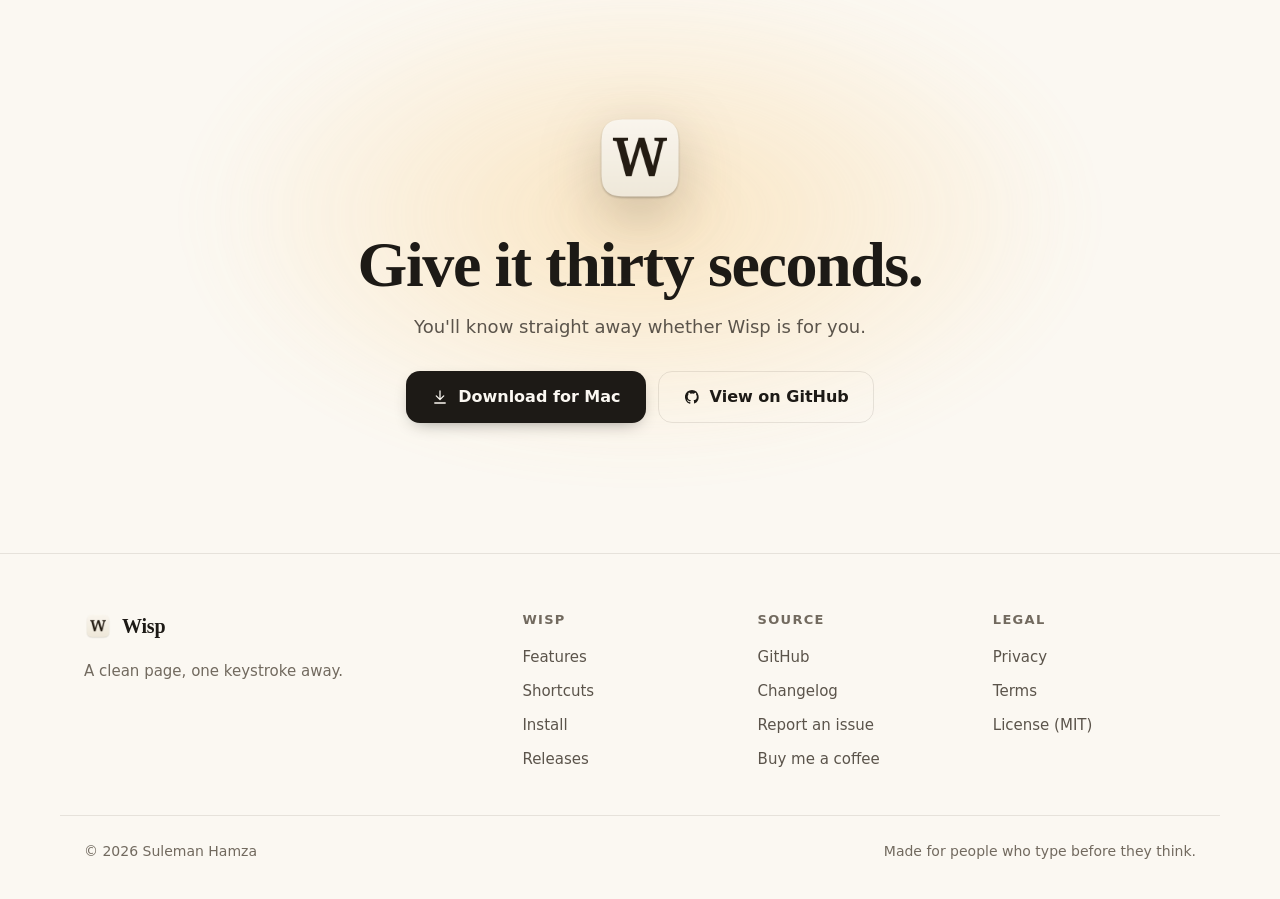
==== commit fc477652: "Redesign the landing page The page now shows Wisp in use rather than describing it: a copy of the pa" ====
--- a/index.html
+++ b/index.html
@@ -3,235 +3,431 @@
 <head>
     <meta charset="UTF-8">
     <meta name="viewport" content="width=device-width, initial-scale=1.0">
-    <meta name="description" content="Wisp is a dead-simple macOS scratchpad. ⌥Space to summon, type, Esc to dismiss. Free, open source, no account required.">
-    <meta name="theme-color" content="#0f0f12">
-
-    <meta property="og:title" content="Wisp — a dead-simple macOS scratchpad">
-    <meta property="og:description" content="One keystroke. One page. No accounts, no folders, no friction.">
+    <title>Wisp — a clean page, one keystroke away</title>
+    <meta name="description" content="Wisp is a scratchpad for your Mac's menu bar. Press ⌥Space anywhere, write, press Esc. Sums answer themselves, reminders notify you, and everything stays one plain markdown file. Free and open source.">
+    <meta name="theme-color" content="#FBF8F2" media="(prefers-color-scheme: light)">
+    <meta name="theme-color" content="#100F0D" media="(prefers-color-scheme: dark)">
+
+    <meta property="og:title" content="Wisp — a clean page, one keystroke away">
+    <meta property="og:description" content="A scratchpad for your Mac's menu bar. ⌥Space, write, Esc. Free and open source.">
     <meta property="og:type" content="website">
-
-    <title>Wisp — a dead-simple macOS scratchpad</title>
+    <meta property="og:url" content="https://sulemaanhamza.github.io/wisp-landing/">
+    <meta property="og:image" content="https://sulemaanhamza.github.io/wisp-landing/assets/og.png">
+    <meta name="twitter:card" content="summary_large_image">
+
+    <link rel="icon" type="image/png" href="assets/favicon.png">
+    <link rel="apple-touch-icon" href="assets/apple-touch-icon.png">
     <link rel="stylesheet" href="styles.css">
-    <link rel="icon" href="data:image/svg+xml,%3Csvg xmlns='http://www.w3.org/2000/svg' viewBox='0 0 32 32'%3E%3Ctext y='26' font-size='28' font-family='Charter, Georgia, serif'%3EW%3C/text%3E%3C/svg%3E">
+    <script>
+        // Set the theme before first paint, so a saved choice never flashes.
+        try { var t = localStorage.getItem('wisp-landing-theme'); if (t) document.documentElement.setAttribute('data-theme', t); } catch (_) {}
+    </script>
 </head>
 <body>
-    <nav class="nav">
-        <a href="/" class="brand" aria-label="Wisp home">
-            <span class="brand-mark">W</span>
-            <span class="brand-name">Wisp</span>
-        </a>
-        <div class="nav-links">
-            <a href="#features">Features</a>
-            <a href="#install">Install</a>
-            <a href="https://github.com/sulemaanhamza/wisp" target="_blank" rel="noopener">GitHub</a>
-            <button class="theme-toggle" id="themeToggle" aria-label="Cycle theme" title="Cycle theme">
-                <svg viewBox="0 0 24 24" fill="none" stroke="currentColor" stroke-width="1.5" stroke-linecap="round" stroke-linejoin="round">
-                    <circle cx="12" cy="12" r="5"></circle>
-                    <line x1="12" y1="1" x2="12" y2="3"></line>
-                    <line x1="12" y1="21" x2="12" y2="23"></line>
-                    <line x1="4.22" y1="4.22" x2="5.64" y2="5.64"></line>
-                    <line x1="18.36" y1="18.36" x2="19.78" y2="19.78"></line>
-                    <line x1="1" y1="12" x2="3" y2="12"></line>
-                    <line x1="21" y1="12" x2="23" y2="12"></line>
-                    <line x1="4.22" y1="19.78" x2="5.64" y2="18.36"></line>
-                    <line x1="18.36" y1="5.64" x2="19.78" y2="4.22"></line>
-                </svg>
-            </button>
+    <a class="skip" href="#main">Skip to content</a>
+
+    <header class="nav" id="nav">
+        <div class="nav-inner">
+            <a href="index.html" class="brand" aria-label="Wisp home">
+                <img src="assets/icon.png" alt="" width="28" height="28">
+                <span>Wisp</span>
+            </a>
+            <nav class="nav-links" aria-label="Main">
+                <a href="#features">Features</a>
+                <a href="#shortcuts">Shortcuts</a>
+                <a href="#install">Install</a>
+                <a href="https://github.com/sulemaanhamza/wisp" target="_blank" rel="noopener">GitHub</a>
+            </nav>
+            <div class="nav-actions">
+                <button class="theme-toggle" id="themeToggle" type="button" aria-label="Theme: system. Click to change.">
+                    <svg class="i-system" viewBox="0 0 24 24" aria-hidden="true"><circle cx="12" cy="12" r="8"/><path d="M12 4a8 8 0 0 1 0 16z" fill="currentColor" stroke="none"/></svg>
+                    <svg class="i-light" viewBox="0 0 24 24" aria-hidden="true"><circle cx="12" cy="12" r="4.5"/><path d="M12 2.5v2.2M12 19.3v2.2M2.5 12h2.2M19.3 12h2.2M5.3 5.3l1.6 1.6M17.1 17.1l1.6 1.6M5.3 18.7l1.6-1.6M17.1 6.9l1.6-1.6"/></svg>
+                    <svg class="i-dark" viewBox="0 0 24 24" aria-hidden="true"><path d="M20 14.5A8 8 0 0 1 9.5 4a8 8 0 1 0 10.5 10.5z"/></svg>
+                </button>
+                <a class="btn btn-primary btn-small download" href="https://github.com/sulemaanhamza/wisp/releases/latest">Download</a>
+            </div>
         </div>
-    </nav>
-
-    <main>
+    </header>
+
+    <main id="main">
+        <!-- Hero -->
         <section class="hero">
-            <div class="hero-text">
-                <h1 class="hero-title">
-                    <span class="hero-line">A clean page,</span>
-                    <span class="hero-line muted">one keystroke away.</span>
-                </h1>
-                <p class="hero-desc">
-                    Wisp is a macOS scratchpad. Press <kbd>⌥</kbd><kbd>Space</kbd> anywhere
-                    and a glass panel slides in. Type. Hit <kbd>Esc</kbd>. It's gone — but
-                    your text stays, as plain markdown on disk.
+            <div class="hero-glow" aria-hidden="true"></div>
+            <div class="container hero-copy">
+                <a class="pill" href="#reminders">
+                    <span class="pill-dot"></span>
+                    New: reminders that live in your note
+                    <svg viewBox="0 0 24 24" aria-hidden="true"><path d="M9 6l6 6-6 6"/></svg>
+                </a>
+                <h1>A clean page,<br><span class="soft">one keystroke away.</span></h1>
+                <p class="lede">
+                    Wisp is a scratchpad that lives in your Mac's menu bar. Press
+                    <span class="nowrap"><kbd>⌥</kbd><kbd>Space</kbd></span> anywhere, write, press <kbd>Esc</kbd>.
+                    It's gone — and everything you wrote stays, as one plain markdown file.
                 </p>
                 <div class="hero-cta">
-                    <a href="#" class="btn btn-primary" id="downloadBtn">
-                        <span class="btn-label">Download for macOS</span>
-                        <span class="btn-meta" id="downloadMeta">Latest release</span>
+                    <a class="btn btn-primary btn-large download" href="https://github.com/sulemaanhamza/wisp/releases/latest">
+                        <svg viewBox="0 0 24 24" aria-hidden="true"><path d="M12 4v11M7 10.5l5 5 5-5M5 20h14"/></svg>
+                        <span>Download for Mac</span>
                     </a>
-                    <a href="https://github.com/sulemaanhamza/wisp" class="btn btn-ghost" target="_blank" rel="noopener">
-                        View source
+                    <button class="copy-chip" type="button" data-copy="brew install --cask sulemaanhamza/wisp/wisp" aria-label="Copy the Homebrew install command">
+                        <span class="prompt">$</span>
+                        <code>brew install --cask sulemaanhamza/wisp/wisp</code>
+                        <span class="copy-state" aria-hidden="true">Copy</span>
+                    </button>
+                </div>
+                <p class="fine"><span id="versionLine">Free and open source</span> · macOS 13 or later · Apple silicon and Intel · About 1 MB</p>
+            </div>
+
+            <div class="container">
+                <div class="stage" id="stage" role="img" aria-label="Wisp in use: Option-Space opens a note over the desktop. A heading, a ticked task, a sum answered as 725, and a reminder line for 3pm, which later arrives as a notification.">
+                    <div class="wallpaper" aria-hidden="true"></div>
+                    <div class="menubar" aria-hidden="true">
+                        <span class="mb-apps"><span></span><span></span><span></span></span>
+                        <span class="mb-right">
+                            <span class="mb-wisp">W</span>
+                            <span class="mb-clock" id="heroClock">Fri 3:00 PM</span>
+                        </span>
+                    </div>
+
+                    <div class="keys" id="heroKeys" aria-hidden="true"><kbd>⌥</kbd><kbd>Space</kbd></div>
+
+                    <div class="wpanel hero-panel" id="heroPanel" aria-hidden="true">
+                        <div class="wbody" id="heroBody">
+                            <p class="l h"><span class="syn"># </span>Friday</p>
+                            <p class="l done"><span class="syn">- [x] </span><s>Book flights</s></p>
+                            <p class="l">Flights 2 × 340 + 45 =<span class="ans"> 725</span></p>
+                            <p class="l">Remind me at 3pm to call John<span class="lab"><svg class="tick" viewBox="0 0 24 24"><circle cx="12" cy="12" r="9"/><path d="M8 12.5l2.7 2.7L16 9.8"/></svg>sent 3:00 PM</span></p>
+                            <p class="l"><span class="caret"></span></p>
+                        </div>
+                        <div class="wfoot">
+                            <span id="heroWords">14 words</span>
+                            <span class="wfoot-right"><span class="q">?</span><svg viewBox="0 0 24 24"><path d="M20 14.5A8 8 0 0 1 9.5 4a8 8 0 1 0 10.5 10.5z"/></svg><span class="aa">Aa</span><span>esc to close</span></span>
+                        </div>
+                    </div>
+
+                    <div class="toast" id="heroToast" aria-hidden="true">
+                        <img src="assets/icon.png" alt="" width="34" height="34">
+                        <div>
+                            <div class="toast-top"><strong>Wisp</strong><span>now</span></div>
+                            <p>Remind me at 3pm to call John</p>
+                        </div>
+                    </div>
+
+                    <div class="keys keys-small" id="heroTick" aria-hidden="true"><kbd>⌘</kbd><kbd>L</kbd></div>
+                </div>
+            </div>
+        </section>
+
+        <!-- How it works -->
+        <section class="steps container" aria-label="How it works">
+            <div class="step">
+                <div class="step-keys"><kbd>⌥</kbd><kbd>Space</kbd></div>
+                <h3>Summon it</h3>
+                <p>From any app, any desktop, full screen or not. The shortcut is yours to change.</p>
+            </div>
+            <div class="step-arrow" aria-hidden="true"><svg viewBox="0 0 40 12"><path d="M0 6h36M31 1l5 5-5 5"/></svg></div>
+            <div class="step">
+                <div class="step-keys"><span class="step-type">Type<span class="caret"></span></span></div>
+                <h3>Write</h3>
+                <p>The caret is already waiting. No new file, no title, no folder to pick.</p>
+            </div>
+            <div class="step-arrow" aria-hidden="true"><svg viewBox="0 0 40 12"><path d="M0 6h36M31 1l5 5-5 5"/></svg></div>
+            <div class="step">
+                <div class="step-keys"><kbd>Esc</kbd></div>
+                <h3>Get back to work</h3>
+                <p>It slips away and hands you back to where you were. Saved as you typed.</p>
+            </div>
+        </section>
+
+        <!-- Features -->
+        <section class="features" id="features">
+            <div class="container">
+                <header class="section-head">
+                    <p class="kicker">What it does</p>
+                    <h2>Small on purpose.<br><span class="soft">Clever where it counts.</span></h2>
+                </header>
+
+                <div class="bento">
+                    <!-- Maths -->
+                    <article class="card card-wide reveal">
+                        <div class="card-copy">
+                            <div class="card-icon"><svg viewBox="0 0 24 24" aria-hidden="true"><path d="M5 8h6M8 5v6M14 8h5M5 17l5-5M10 17l-5-5M14 15h5M14 19h5"/></svg></div>
+                            <h3>Sums answer themselves</h3>
+                            <p>End a line with <code>=</code> and the answer appears beside it, dimmed. Units, percentages and money too. Tab types it in for real; nothing is sent anywhere.</p>
+                        </div>
+                        <div class="wpanel mini" aria-label="Examples of inline maths">
+                            <div class="wbody">
+                                <p class="l">Flights 2 × 340 + 45 =<span class="ans"> 725</span></p>
+                                <p class="l">5 km + 300 m =<span class="ans"> 5.3 km</span></p>
+                                <p class="l">Lunch $14 + tip 18% =<span class="ans"> $16.52</span></p>
+                                <p class="l">$12 × 3 =<span class="ans"> $36</span></p>
+                            </div>
+                        </div>
+                    </article>
+
+                    <!-- Reminders -->
+                    <article class="card card-wide reveal" id="reminders">
+                        <div class="card-copy">
+                            <div class="card-icon"><svg viewBox="0 0 24 24" aria-hidden="true"><path d="M6 16V11a6 6 0 1 1 12 0v5l1.5 2h-15z"/><path d="M10 20.5a2 2 0 0 0 4 0"/></svg></div>
+                            <h3>Remind me…</h3>
+                            <p>Start a line with “Remind me” and a time. Wisp shows what it understood, sets it when you finish the line, and brings you back to it with a notification. Tick it off when it's done.</p>
+                        </div>
+                        <div class="wpanel mini" aria-label="Examples of reminder lines">
+                            <div class="wbody">
+                                <p class="l">Remind me in 10 minutes to check the oven<span class="lab">→ 3:52 PM</span></p>
+                                <p class="l">Remind me Friday at 3pm to send the invoice<span class="lab"><svg viewBox="0 0 24 24"><path d="M6 16V11a6 6 0 1 1 12 0v5l1.5 2h-15z"/><path d="M10 20.5a2 2 0 0 0 4 0"/></svg>Fri 3:00 PM</span></p>
+                                <p class="l">Remind me tomorrow to call mum<span class="lab"><svg class="tick" viewBox="0 0 24 24"><circle cx="12" cy="12" r="9"/><path d="M8 12.5l2.7 2.7L16 9.8"/></svg>sent 9:00 AM</span></p>
+                            </div>
+                        </div>
+                    </article>
+
+                    <!-- Markdown -->
+                    <article class="card card-tall reveal">
+                        <div class="card-copy">
+                            <div class="card-icon"><svg viewBox="0 0 24 24" aria-hidden="true"><rect x="3" y="5" width="18" height="14" rx="2.5"/><path d="M7 15V9l2.5 3L12 9v6M15.5 9v6M14 13l1.5 2 1.5-2"/></svg></div>
+                            <h3>Markdown, kept plain</h3>
+                            <p>Headings, lists, checklists, links and code look right as you type — and the file stays exactly what you typed.</p>
+                        </div>
+                        <div class="split">
+                            <div class="wpanel mini">
+                                <div class="wbody">
+                                    <p class="l h"><span class="syn"># </span>Trip</p>
+                                    <p class="l"><span class="syn">- [ ] </span>Book the hotel</p>
+                                    <p class="l done"><span class="syn">- [x] </span><s>Renew passport</s></p>
+                                    <p class="l">Pack the <b>charger</b></p>
+                                </div>
+                            </div>
+                            <pre class="rawfile" aria-label="The same note as plain text"><span class="file">scratchpad.md</span># Trip
+- [ ] Book the hotel
+- [x] Renew passport
+Pack the **charger**</pre>
+                        </div>
+                    </article>
+
+                    <!-- Sync -->
+                    <article class="card reveal">
+                        <div class="card-icon"><svg viewBox="0 0 24 24" aria-hidden="true"><path d="M7 18h10a4 4 0 0 0 .6-7.95A6 6 0 0 0 6.1 10 4 4 0 0 0 7 18z"/></svg></div>
+                        <h3>Sync with any folder</h3>
+                        <p>Point Wisp at iCloud Drive, Dropbox or Syncthing and your page follows you to every Mac — and to your iPhone's Files app.</p>
+                        <div class="chips"><span>iCloud Drive</span><span>Dropbox</span><span>Syncthing</span></div>
+                    </article>
+
+                    <!-- History -->
+                    <article class="card reveal">
+                        <div class="card-icon"><svg viewBox="0 0 24 24" aria-hidden="true"><path d="M4 12a8 8 0 1 0 2.4-5.7"/><path d="M4 4v4h4M12 8v4.5l3 2"/></svg></div>
+                        <h3>Nothing is lost</h3>
+                        <p>Earlier versions are kept on your Mac. <kbd>⇧⌘↩</kbd> files the page in your Inbox and hands you a fresh one.</p>
+                        <ul class="timeline" aria-label="Example version history">
+                            <li><span>Today, 3:41 PM</span></li>
+                            <li><span>Today, 9:02 AM</span></li>
+                            <li><span>Yesterday</span></li>
+                        </ul>
+                    </article>
+
+                    <!-- Make it yours -->
+                    <article class="card reveal">
+                        <div class="card-icon"><svg viewBox="0 0 24 24" aria-hidden="true"><path d="M5 19l5-14h1l5 14M7 14h8"/><path d="M18 9.5c1.6 0 2.5 1 2.5 2.4V19"/></svg></div>
+                        <h3>Make it yours</h3>
+                        <p>Eight fonts, light or dark, and as much of your desktop showing through as you like.</p>
+                        <div class="fonts" aria-label="Some of the fonts">
+                            <span style="font-family: Charter, Georgia, serif">Charter</span>
+                            <span style="font-family: 'Iowan Old Style', Palatino, serif">Iowan</span>
+                            <span style="font-family: Palatino, 'Palatino Linotype', serif">Palatino</span>
+                            <span style="font-family: Optima, Candara, sans-serif">Optima</span>
+                            <span style="font-family: 'Avenir Next', Avenir, sans-serif">Avenir</span>
+                        </div>
+                    </article>
+
+                    <!-- Keyboard -->
+                    <article class="card reveal">
+                        <div class="card-icon"><svg viewBox="0 0 24 24" aria-hidden="true"><rect x="2.5" y="6" width="19" height="12" rx="2.5"/><path d="M6 10h1M9.5 10h1M13 10h1M16.5 10h1M7 14h10"/></svg></div>
+                        <h3>Hands stay on the keys</h3>
+                        <p>Tick a task, move a line, type today's date, find anything — without reaching for the mouse.</p>
+                        <div class="keyrow"><kbd>⌘L</kbd><kbd>⌥↑</kbd><kbd>⌥↓</kbd><kbd>⇧⌘D</kbd><kbd>⌘F</kbd></div>
+                    </article>
+                </div>
+            </div>
+        </section>
+
+        <!-- Shortcuts -->
+        <section class="shortcuts" id="shortcuts">
+            <div class="container">
+                <header class="section-head">
+                    <p class="kicker">Shortcuts</p>
+                    <h2>The whole manual<br><span class="soft">fits on one card.</span></h2>
+                </header>
+                <div class="sheet reveal">
+                    <div class="sheet-col">
+                        <h3>Panel</h3>
+                        <dl>
+                            <div><dt>Show or hide Wisp</dt><dd><kbd>⌥</kbd><kbd>Space</kbd></dd></div>
+                            <div><dt>Close</dt><dd><kbd>Esc</kbd></dd></div>
+                            <div><dt>Find, then step through</dt><dd><kbd>⌘F</kbd><kbd>↵</kbd></dd></div>
+                            <div><dt>File in the Inbox, start fresh</dt><dd><kbd>⇧⌘↩</kbd></dd></div>
+                        </dl>
+                    </div>
+                    <div class="sheet-col">
+                        <h3>Editing</h3>
+                        <dl>
+                            <div><dt>Make a task, or tick it off</dt><dd><kbd>⌘L</kbd></dd></div>
+                            <div><dt>Move the line up or down</dt><dd><kbd>⌥↑</kbd><kbd>⌥↓</kbd></dd></div>
+                            <div><dt>Bold, italic</dt><dd><kbd>⌘B</kbd><kbd>⌘I</kbd></dd></div>
+                            <div><dt>Insert today's date</dt><dd><kbd>⇧⌘D</kbd></dd></div>
+                        </dl>
+                    </div>
+                    <div class="sheet-col">
+                        <h3>Just type</h3>
+                        <dl>
+                            <div><dt>Heading, list, checklist</dt><dd><code>#</code><code>-</code><code>- [ ]</code></dd></div>
+                            <div><dt>Divider</dt><dd><code>---</code></dd></div>
+                            <div><dt>Emoji</dt><dd><code>:rocket:</code></dd></div>
+                            <div><dt>A sum, then Tab</dt><dd><code>12 × 3 =</code></dd></div>
+                        </dl>
+                    </div>
+                </div>
+            </div>
+        </section>
+
+        <!-- Trust -->
+        <section class="trust">
+            <div class="container">
+                <header class="section-head">
+                    <p class="kicker">Yours</p>
+                    <h2>Free. Private.<br><span class="soft">Just a file.</span></h2>
+                </header>
+                <div class="stats">
+                    <div class="stat reveal"><strong>$0</strong><p>No subscription, no paid tier, no account to make.</p></div>
+                    <div class="stat reveal"><strong>MIT</strong><p>Open source. Read every line, fork it, build it yourself.</p></div>
+                    <div class="stat reveal"><strong>0</strong><p>Trackers. The only thing it asks the internet is whether there's an update.</p></div>
+                    <div class="stat reveal"><strong>1 file</strong><p>Your words live in one markdown file you can open with anything.</p></div>
+                </div>
+                <div class="support reveal">
+                    <div class="card-icon"><svg viewBox="0 0 24 24" aria-hidden="true"><path d="M4 9h13v6a5 5 0 0 1-5 5H9a5 5 0 0 1-5-5z"/><path d="M17 11h1.5a2.5 2.5 0 0 1 0 5H17"/><path d="M8.5 3v3M12.5 3v3"/></svg></div>
+                    <div class="support-copy">
+                        <h3>Made by one person, in the open.</h3>
+                        <p>Wisp is free and always will be. If it's earned a place in your day, a coffee helps keep it going.</p>
+                    </div>
+                    <a class="btn btn-coffee" href="https://buymeacoffee.com/sulemanhamza" target="_blank" rel="noopener"><svg viewBox="0 0 24 24" aria-hidden="true"><path d="M4 9h13v6a5 5 0 0 1-5 5H9a5 5 0 0 1-5-5z"/><path d="M17 11h1.5a2.5 2.5 0 0 1 0 5H17"/><path d="M8.5 3v3M12.5 3v3"/></svg><span>Buy me a coffee</span></a>
+                </div>
+            </div>
+        </section>
+
+        <!-- Install -->
+        <section class="install" id="install">
+            <div class="container">
+                <header class="section-head">
+                    <p class="kicker">Install</p>
+                    <h2>Thirty seconds<br><span class="soft">from here to ⌥Space.</span></h2>
+                </header>
+                <div class="install-grid">
+                    <div class="install-card reveal">
+                        <div class="install-top"><h3>Homebrew</h3><span class="tag">Easiest</span></div>
+                        <p>One line, and Homebrew tells macOS the app is safe to open. Updates come through Wisp itself.</p>
+                        <button class="codeblock" type="button" data-copy="brew install --cask sulemaanhamza/wisp/wisp" aria-label="Copy the Homebrew install command">
+                            <code><span class="prompt">$</span> brew install --cask sulemaanhamza/wisp/wisp</code>
+                            <span class="copy-state" aria-hidden="true">Copy</span>
+                        </button>
+                    </div>
+                    <div class="install-card reveal">
+                        <div class="install-top"><h3>Download</h3></div>
+                        <ol>
+                            <li>Download the zip, unzip it, and drag Wisp to Applications.</li>
+                            <li>Open it once. macOS warns that it can't check the app — Wisp isn't signed with a paid Apple certificate.</li>
+                            <li>In System Settings → Privacy &amp; Security, click <b>Open Anyway</b>.</li>
+                        </ol>
+                        <a class="btn btn-secondary download" href="https://github.com/sulemaanhamza/wisp/releases/latest">
+                            <svg viewBox="0 0 24 24" aria-hidden="true"><path d="M12 4v11M7 10.5l5 5 5-5M5 20h14"/></svg>
+                            <span>Download for Mac</span>
+                        </a>
+                    </div>
+                </div>
+            </div>
+        </section>
+
+        <!-- FAQ -->
+        <section class="faq" id="faq">
+            <div class="container narrow">
+                <header class="section-head">
+                    <p class="kicker">Questions</p>
+                    <h2>Fair questions.</h2>
+                </header>
+                <details class="reveal">
+                    <summary>Is it really free?</summary>
+                    <p>Yes. No paid tier, no trial, no account. Wisp is MIT-licensed open source, built and maintained in the open on GitHub. If you'd like to say thanks, you can <a href="https://buymeacoffee.com/sulemanhamza" target="_blank" rel="noopener">buy me a coffee</a>.</p>
+                </details>
+                <details class="reveal">
+                    <summary>Why does macOS say it can't check Wisp?</summary>
+                    <p>Signing an app with Apple costs a yearly fee that a free, open source app doesn't have. The code is all on GitHub to read. Installing with Homebrew skips the warning; for a download, open Wisp once, then click Open Anyway in System Settings → Privacy &amp; Security.</p>
+                </details>
+                <details class="reveal">
+                    <summary>Where does my writing go?</summary>
+                    <p>Into one plain file, <code>scratchpad.md</code>, in <code>~/Library/Application Support/Wisp</code> — or any folder you choose, such as iCloud Drive. Earlier versions and filed pages stay on your Mac.</p>
+                </details>
+                <details class="reveal">
+                    <summary>Can I read it on my iPhone?</summary>
+                    <p>Keep the folder in iCloud Drive and open <code>scratchpad.md</code> in the Files app or any markdown editor. Edits sync back to your Mac.</p>
+                </details>
+                <details class="reveal">
+                    <summary>Does Wisp send anything anywhere?</summary>
+                    <p>Only a check for updates to GitHub's public releases page, and the download when you choose to update. No analytics, no telemetry, nothing about your notes. The <a href="privacy.html">privacy policy</a> lists it all.</p>
+                </details>
+                <details class="reveal">
+                    <summary>Which Macs does it run on?</summary>
+                    <p>macOS 13 Ventura or later, on Apple silicon and Intel. It's about a 1 MB download.</p>
+                </details>
+            </div>
+        </section>
+
+        <!-- Final CTA -->
+        <section class="cta">
+            <div class="container cta-inner reveal">
+                <img src="assets/icon.png" alt="" width="96" height="96">
+                <h2>Give it thirty seconds.</h2>
+                <p>You'll know straight away whether Wisp is for you.</p>
+                <div class="hero-cta">
+                    <a class="btn btn-primary btn-large download" href="https://github.com/sulemaanhamza/wisp/releases/latest">
+                        <svg viewBox="0 0 24 24" aria-hidden="true"><path d="M12 4v11M7 10.5l5 5 5-5M5 20h14"/></svg>
+                        <span>Download for Mac</span>
                     </a>
-                </div>
-                <p class="hero-fine">
-                    Requires macOS 13 (Ventura) or later, on Apple silicon or Intel. Free and open source.
-                </p>
-            </div>
-
-            <div class="hero-visual" aria-hidden="true">
-                <div class="desktop">
-                    <div class="menubar">
-                        <span class="menubar-dot"></span>
-                        <span class="menubar-glyph">≋</span>
-                    </div>
-                    <div class="panel">
-                        <div class="panel-body">
-                            <p class="panel-line panel-h">## Today</p>
-                            <p class="panel-line">- review PR #3</p>
-                            <p class="panel-line">- ship v0.1.40</p>
-                            <p class="panel-line">- <span class="panel-cursor"></span></p>
-                            <p class="panel-line panel-divider" aria-hidden="true"></p>
-                            <p class="panel-line panel-muted">A clean page, one keystroke away.</p>
-                        </div>
-                        <div class="panel-footer">
-                            <span class="panel-words">8 words</span>
-                            <span class="panel-icons">? ☀ Aa</span>
-                            <span class="panel-esc">esc to close</span>
-                        </div>
-                    </div>
-                    <div class="kbd-hint">
-                        <kbd>⌥</kbd><kbd>Space</kbd>
-                    </div>
-                </div>
-            </div>
-        </section>
-
-        <section class="features" id="features">
-            <header class="section-head">
-                <h2>Everything you need.<br><span class="muted">Nothing you don't.</span></h2>
-            </header>
-
-            <div class="feature-grid">
-                <div class="feature">
-                    <h3>One keystroke</h3>
-                    <p>⌥Space anywhere on macOS summons the panel. Rebindable to any combo.
-                       Esc dismisses and returns focus to where you were.</p>
-                </div>
-                <div class="feature">
-                    <h3>Plain markdown</h3>
-                    <p>Your text lives at <code>~/Library/Application Support/Wisp/scratchpad.md</code>.
-                       Open it in any editor. Pipe it through anything. It's just a file.</p>
-                </div>
-                <div class="feature">
-                    <h3>Sync across Macs</h3>
-                    <p>Point Wisp at any folder — iCloud Drive, Dropbox, Syncthing — and your
-                       scratchpad follows you to every Mac you own. macOS handles the sync.</p>
-                </div>
-                <div class="feature">
-                    <h3>Smart editing</h3>
-                    <p>Lists auto-continue. <code>---</code> becomes a full-width divider.
-                       <code>**bold**</code> renders inline. Headings get a jump-bar at the top.
-                       <code>:rocket:</code> becomes 🚀.</p>
-                </div>
-                <div class="feature">
-                    <h3>Light, dark, system</h3>
-                    <p>Six preinstalled serifs and sans. Three text sizes. Theme follows your
-                       OS by default, or pin it to light or dark.</p>
-                </div>
-                <div class="feature">
-                    <h3>Quiet at login</h3>
-                    <p>Launch at Login starts Wisp silently in the menu bar — ready for
-                       ⌥Space the moment you need it. In-app auto-update handles new versions.</p>
-                </div>
-            </div>
-        </section>
-
-        <section class="screenshot-section">
-            <figure>
-                <img src="assets/screenshot.png" alt="The Wisp panel open on a macOS desktop" loading="lazy">
-                <figcaption>One file. One page. No folders, no accounts, no clutter.</figcaption>
-            </figure>
-        </section>
-
-        <section class="install" id="install">
-            <header class="section-head">
-                <h2>Install in one line.</h2>
-            </header>
-
-            <div class="install-grid">
-                <div class="install-method">
-                    <h3>Homebrew</h3>
-                    <pre><code>brew tap sulemaanhamza/wisp
-brew install --cask wisp</code></pre>
-                    <p class="install-note">
-                        Homebrew tells macOS the app is safe to open for you.
-                    </p>
-                </div>
-                <div class="install-method">
-                    <h3>Direct download</h3>
-                    <p>
-                        Grab the latest zip from
-                        <a href="https://github.com/sulemaanhamza/wisp/releases" target="_blank" rel="noopener">Releases</a>,
-                        unzip, drag <code>Wisp.app</code> to <code>/Applications</code>, then:
-                    </p>
-                    <pre><code>xattr -d com.apple.quarantine /Applications/Wisp.app</code></pre>
-                    <p class="install-note">
-                        The <code>xattr</code> line tells macOS the app is safe to open
-                        (Wisp is unsigned — no Apple Developer ID). Or skip Terminal:
-                        open Wisp once, then System Settings → Privacy &amp; Security → Open Anyway.
-                    </p>
-                </div>
-            </div>
-        </section>
-
-        <section class="trust">
-            <header class="section-head">
-                <h2>Free. Forever.</h2>
-            </header>
-            <div class="trust-grid">
-                <div class="trust-item">
-                    <strong>$0</strong>
-                    <span>No subscription, no paid tier, no upsell.</span>
-                </div>
-                <div class="trust-item">
-                    <strong>MIT</strong>
-                    <span>Open source. Read every line. Fork it. Ship it.</span>
-                </div>
-                <div class="trust-item">
-                    <strong>0 trackers</strong>
-                    <span>No analytics, no telemetry, no account, no email.</span>
-                </div>
-                <div class="trust-item">
-                    <strong>1 file</strong>
-                    <span>Your text lives in one markdown file. You own it.</span>
-                </div>
-            </div>
-        </section>
-
-        <section class="cta-band">
-            <h2>Try it now.</h2>
-            <p>The download is under 5 MB. You'll know within thirty seconds if Wisp is for you.</p>
-            <a href="#" class="btn btn-primary btn-large" id="downloadBtn2">
-                <span class="btn-label">Download for macOS</span>
-            </a>
-            <p class="hero-fine">macOS 13 Ventura+, Apple silicon and Intel</p>
+                    <a class="btn btn-ghost btn-large" href="https://github.com/sulemaanhamza/wisp" target="_blank" rel="noopener">
+                        <svg class="solid" viewBox="0 0 24 24" aria-hidden="true"><path d="M12 2.5a9.5 9.5 0 0 0-3 18.5c.5.1.7-.2.7-.5v-1.7c-2.6.6-3.2-1.2-3.2-1.2-.4-1.1-1-1.4-1-1.4-.9-.6.1-.6.1-.6 1 .1 1.5 1 1.5 1 .9 1.5 2.3 1.1 2.9.8.1-.6.3-1.1.6-1.3-2.1-.2-4.3-1-4.3-4.6 0-1 .4-1.9 1-2.5-.1-.3-.4-1.2.1-2.5 0 0 .8-.3 2.6 1a9 9 0 0 1 4.7 0c1.8-1.3 2.6-1 2.6-1 .5 1.3.2 2.2.1 2.5.6.6 1 1.5 1 2.5 0 3.6-2.2 4.4-4.3 4.6.3.3.6.8.6 1.6v2.4c0 .3.2.6.7.5A9.5 9.5 0 0 0 12 2.5z"/></svg>
+                        <span>View on GitHub</span>
+                    </a>
+                </div>
+            </div>
         </section>
     </main>
 
     <footer class="footer">
-        <div class="footer-grid">
-            <div class="footer-col">
-                <span class="brand-mark">W</span>
-                <p class="footer-tag">A dead-simple macOS scratchpad.</p>
+        <div class="container footer-grid">
+            <div class="footer-brand">
+                <a href="index.html" class="brand"><img src="assets/icon.png" alt="" width="28" height="28"><span>Wisp</span></a>
+                <p>A clean page, one keystroke away.</p>
             </div>
             <div class="footer-col">
                 <h4>Wisp</h4>
-                <a href="#features">Features</a>
-                <a href="#install">Install</a>
+                <a href="index.html#features">Features</a>
+                <a href="index.html#shortcuts">Shortcuts</a>
+                <a href="index.html#install">Install</a>
                 <a href="https://github.com/sulemaanhamza/wisp/releases" target="_blank" rel="noopener">Releases</a>
             </div>
             <div class="footer-col">
                 <h4>Source</h4>
                 <a href="https://github.com/sulemaanhamza/wisp" target="_blank" rel="noopener">GitHub</a>
-                <a href="https://github.com/sulemaanhamza/wisp/blob/main/LICENSE" target="_blank" rel="noopener">License (MIT)</a>
+                <a href="https://github.com/sulemaanhamza/wisp/blob/main/CHANGELOG.md" target="_blank" rel="noopener">Changelog</a>
                 <a href="https://github.com/sulemaanhamza/wisp/issues" target="_blank" rel="noopener">Report an issue</a>
+                <a href="https://buymeacoffee.com/sulemanhamza" target="_blank" rel="noopener">Buy me a coffee</a>
             </div>
             <div class="footer-col">
                 <h4>Legal</h4>
-                <a href="privacy.html">Privacy policy</a>
-                <a href="terms.html">Terms of service</a>
+                <a href="privacy.html">Privacy</a>
+                <a href="terms.html">Terms</a>
+                <a href="https://github.com/sulemaanhamza/wisp/blob/main/LICENSE" target="_blank" rel="noopener">License (MIT)</a>
             </div>
         </div>
-        <div class="footer-bottom">
-            <span>© 2026 Suleman Hamza</span>
+        <div class="container footer-bottom">
+            <span>© <span id="year">2026</span> Suleman Hamza</span>
             <span>Made for people who type before they think.</span>
         </div>
     </footer>
--- a/styles.css
+++ b/styles.css
@@ -1,900 +1,643 @@
 /* ============================================================
-   Wisp landing page — Tones the same way the app does.
-   Charter-first serif stack. Generous whitespace. One accent.
+   Wisp landing page.
+   Warm paper in light, warm charcoal glass in dark — the same
+   tones as the app. Charter for headings, the system face for UI.
+   No fonts, frameworks or images to download beyond the icon.
    ============================================================ */
 
+/* ---------- Tokens ---------- */
+
 :root {
-    /* Dark theme — warm cream on deep blue-black (mirrors Wisp's
-       default dark Palette: text #f1eee4 = rgb(243, 237, 227)).   */
-    --bg: #0f0f12;
-    --bg-elev: #16161b;
-    --bg-glass: rgba(22, 22, 27, 0.65);
-    --text: #f3ede3;
-    --text-muted: rgba(243, 237, 227, 0.55);
-    --text-faint: rgba(243, 237, 227, 0.28);
-    --line: rgba(243, 237, 227, 0.08);
-    --accent: #f3ede3;
-    --accent-on: #0f0f12;
-    --kbd-bg: rgba(243, 237, 227, 0.08);
-
-    --radius-lg: 18px;
-    --radius-md: 12px;
-    --radius-sm: 6px;
-
-    --serif: "Charter", "Iowan Old Style", "Hoefler Text", "Palatino", "Source Serif Pro", "Georgia", serif;
-    --sans: -apple-system, BlinkMacSystemFont, "Inter", "Helvetica Neue", system-ui, sans-serif;
-    --mono: ui-monospace, "SF Mono", "JetBrains Mono", Menlo, monospace;
-
-    --max-w: 1080px;
-    --pad: clamp(1.5rem, 4vw, 4rem);
-}
-
-html[data-theme="light"] {
-    --bg: #ffffff;
-    --bg-elev: #f7f5f0;
-    --bg-glass: rgba(247, 245, 240, 0.65);
-    --text: #1a1a1e;
-    --text-muted: rgba(26, 26, 30, 0.55);
-    --text-faint: rgba(26, 26, 30, 0.32);
-    --line: rgba(26, 26, 30, 0.10);
-    --accent: #1a1a1e;
-    --accent-on: #ffffff;
-    --kbd-bg: rgba(26, 26, 30, 0.06);
-}
-
-@media (prefers-color-scheme: light) {
-    html[data-theme="system"] {
-        --bg: #ffffff;
-        --bg-elev: #f7f5f0;
-        --bg-glass: rgba(247, 245, 240, 0.65);
-        --text: #1a1a1e;
-        --text-muted: rgba(26, 26, 30, 0.55);
-        --text-faint: rgba(26, 26, 30, 0.32);
-        --line: rgba(26, 26, 30, 0.10);
-        --accent: #1a1a1e;
-        --accent-on: #ffffff;
-        --kbd-bg: rgba(26, 26, 30, 0.06);
+    --serif: Charter, "Iowan Old Style", "Palatino Linotype", Palatino, Georgia, serif;
+    --sans: -apple-system, BlinkMacSystemFont, "SF Pro Text", "Segoe UI", system-ui, sans-serif;
+    --mono: ui-monospace, "SF Mono", SFMono-Regular, Menlo, Consolas, monospace;
+
+    --bg: #FBF8F2;
+    --bg-alt: #F5F0E6;
+    --card: #FFFFFF;
+    --card-border: rgba(40, 33, 24, 0.09);
+    --ink: #1D1A16;
+    --ink-2: #5B544B;
+    --ink-3: #726A5F;
+    --line: rgba(40, 33, 24, 0.10);
+    --accent: #9A5D12;
+    --accent-soft: rgba(214, 150, 54, 0.16);
+    --glow-a: rgba(248, 196, 110, 0.45);
+    --glow-b: rgba(240, 150, 170, 0.28);
+    --kbd-bg: #FFFFFF;
+    --kbd-border: rgba(40, 33, 24, 0.16);
+    --code-bg: rgba(40, 33, 24, 0.055);
+    --btn-bg: #1D1A16;
+    --btn-ink: #FBF8F2;
+    --shadow-lg: 0 40px 80px -30px rgba(60, 40, 20, 0.35), 0 12px 30px -12px rgba(60, 40, 20, 0.2);
+    --shadow-md: 0 1px 2px rgba(40, 33, 24, 0.05), 0 8px 24px -12px rgba(40, 33, 24, 0.18);
+
+    /* The app's own panel, light theme: white slate, near-black ink. */
+    --panel-bg: rgba(255, 255, 255, 0.80);
+    --panel-border: rgba(255, 255, 255, 0.7);
+    --panel-ink: #1A1A1A;
+    --panel-dim: rgba(26, 26, 26, 0.48);
+    --panel-syntax: rgba(26, 26, 26, 0.34);
+    --panel-solid: #FFFFFF;
+
+    --wall: radial-gradient(60% 70% at 18% 22%, #FFD7A3 0%, transparent 60%),
+            radial-gradient(55% 60% at 85% 18%, #F6B4C6 0%, transparent 60%),
+            radial-gradient(70% 70% at 60% 100%, #B9C6FF 0%, transparent 62%),
+            linear-gradient(160deg, #F7E9DA, #EEDDE8 55%, #DCE2F7);
+
+    color-scheme: light;
+}
+
+@media (prefers-color-scheme: dark) {
+    :root:not([data-theme="light"]) {
+        --bg: #100F0D;
+        --bg-alt: #151310;
+        --card: #1A1815;
+        --card-border: rgba(242, 237, 227, 0.08);
+        --ink: #F2EDE3;
+        --ink-2: #B4AC9F;
+        --ink-3: #8C8579;
+        --line: rgba(242, 237, 227, 0.09);
+        --accent: #F0B44E;
+        --accent-soft: rgba(240, 180, 78, 0.14);
+        --glow-a: rgba(214, 128, 52, 0.30);
+        --glow-b: rgba(150, 70, 140, 0.24);
+        --kbd-bg: #23201C;
+        --kbd-border: rgba(242, 237, 227, 0.14);
+        --code-bg: rgba(242, 237, 227, 0.07);
+        --btn-bg: #F2EDE3;
+        --btn-ink: #14120F;
+        --shadow-lg: 0 40px 90px -30px rgba(0, 0, 0, 0.7), 0 12px 30px -12px rgba(0, 0, 0, 0.5);
+        --shadow-md: 0 1px 2px rgba(0, 0, 0, 0.3), 0 10px 28px -14px rgba(0, 0, 0, 0.6);
+        --panel-bg: rgba(30, 28, 25, 0.62);
+        --panel-border: rgba(255, 255, 255, 0.10);
+        --panel-ink: #F2EDE3;
+        --panel-dim: rgba(242, 237, 227, 0.50);
+        --panel-syntax: rgba(242, 237, 227, 0.36);
+        --panel-solid: #1E1C19;
+        --wall: radial-gradient(60% 70% at 18% 22%, #9A4C25 0%, transparent 60%),
+                radial-gradient(55% 60% at 85% 18%, #6B2D62 0%, transparent 60%),
+                radial-gradient(70% 70% at 60% 100%, #243163 0%, transparent 62%),
+                linear-gradient(160deg, #2A1A16, #1E1424 55%, #121A33);
+        color-scheme: dark;
     }
 }
 
-* {
-    box-sizing: border-box;
+:root[data-theme="dark"] {
+    --bg: #100F0D;
+    --bg-alt: #151310;
+    --card: #1A1815;
+    --card-border: rgba(242, 237, 227, 0.08);
+    --ink: #F2EDE3;
+    --ink-2: #B4AC9F;
+    --ink-3: #8C8579;
+    --line: rgba(242, 237, 227, 0.09);
+    --accent: #F0B44E;
+    --accent-soft: rgba(240, 180, 78, 0.14);
+    --glow-a: rgba(214, 128, 52, 0.30);
+    --glow-b: rgba(150, 70, 140, 0.24);
+    --kbd-bg: #23201C;
+    --kbd-border: rgba(242, 237, 227, 0.14);
+    --code-bg: rgba(242, 237, 227, 0.07);
+    --btn-bg: #F2EDE3;
+    --btn-ink: #14120F;
+    --shadow-lg: 0 40px 90px -30px rgba(0, 0, 0, 0.7), 0 12px 30px -12px rgba(0, 0, 0, 0.5);
+    --shadow-md: 0 1px 2px rgba(0, 0, 0, 0.3), 0 10px 28px -14px rgba(0, 0, 0, 0.6);
+    --panel-bg: rgba(30, 28, 25, 0.62);
+    --panel-border: rgba(255, 255, 255, 0.10);
+    --panel-ink: #F2EDE3;
+    --panel-dim: rgba(242, 237, 227, 0.50);
+    --panel-syntax: rgba(242, 237, 227, 0.36);
+    --panel-solid: #1E1C19;
+    --wall: radial-gradient(60% 70% at 18% 22%, #9A4C25 0%, transparent 60%),
+            radial-gradient(55% 60% at 85% 18%, #6B2D62 0%, transparent 60%),
+            radial-gradient(70% 70% at 60% 100%, #243163 0%, transparent 62%),
+            linear-gradient(160deg, #2A1A16, #1E1424 55%, #121A33);
+    color-scheme: dark;
+}
+
+/* ---------- Base ---------- */
+
+*, *::before, *::after { box-sizing: border-box; }
+
+html { scroll-behavior: smooth; scroll-padding-top: 80px; -webkit-text-size-adjust: 100%; }
+
+body {
     margin: 0;
-    padding: 0;
-}
-
-html {
-    scroll-behavior: smooth;
+    background: var(--bg);
+    color: var(--ink);
+    font-family: var(--sans);
+    font-size: 17px;
+    line-height: 1.6;
     -webkit-font-smoothing: antialiased;
     -moz-osx-font-smoothing: grayscale;
-}
-
-body {
-    font-family: var(--serif);
-    background: var(--bg);
-    color: var(--text);
-    line-height: 1.55;
-    font-size: 17px;
+    text-rendering: optimizeLegibility;
     overflow-x: hidden;
-    transition: background-color 0.3s ease, color 0.3s ease;
-}
-
-::selection {
-    background: var(--accent);
-    color: var(--accent-on);
-}
-
-/* -------------------------- Navigation -------------------------- */
-
-.nav {
-    position: sticky;
-    top: 0;
-    z-index: 10;
-    display: flex;
-    align-items: center;
-    justify-content: space-between;
-    padding: 1.2rem var(--pad);
-    background: var(--bg-glass);
-    backdrop-filter: saturate(180%) blur(12px);
-    -webkit-backdrop-filter: saturate(180%) blur(12px);
-    border-bottom: 1px solid var(--line);
-}
-
-.brand {
-    display: flex;
-    align-items: center;
-    gap: 0.55rem;
-    text-decoration: none;
-    color: var(--text);
-}
-
-.brand-mark {
+}
+
+img, svg { display: block; }
+a { color: inherit; text-decoration: none; }
+p a, details a, .legal-main a { color: var(--accent); text-decoration: underline; text-underline-offset: 3px; text-decoration-thickness: 1px; }
+
+h1, h2, h3, h4 { margin: 0; font-weight: 700; }
+h1, h2 { font-family: var(--serif); letter-spacing: -0.022em; line-height: 1.04; }
+p { margin: 0; }
+
+code {
+    font-family: var(--mono);
+    font-size: 0.86em;
+    background: var(--code-bg);
+    padding: 0.12em 0.4em;
+    border-radius: 6px;
+}
+
+kbd {
     display: inline-flex;
     align-items: center;
     justify-content: center;
-    width: 28px;
-    height: 28px;
+    min-width: 1.7em;
+    padding: 0.08em 0.45em;
+    margin: 0 0.08em;
+    font-family: var(--sans);
+    font-size: 0.82em;
+    font-weight: 600;
+    line-height: 1.5;
+    color: var(--ink);
+    background: var(--kbd-bg);
+    border: 1px solid var(--kbd-border);
+    border-bottom-width: 2px;
     border-radius: 7px;
-    background: var(--accent);
-    color: var(--accent-on);
-    font-family: var(--serif);
-    font-weight: 600;
-    font-size: 17px;
-    line-height: 1;
-}
-
-.brand-name {
-    font-family: var(--serif);
-    font-size: 1.15rem;
-    letter-spacing: -0.01em;
-}
-
-.nav-links {
-    display: flex;
-    align-items: center;
-    gap: 1.6rem;
-}
-
-.nav-links a {
-    color: var(--text-muted);
-    text-decoration: none;
-    font-family: var(--sans);
-    font-size: 0.9rem;
-    transition: color 0.15s ease;
-}
-
-.nav-links a:hover {
-    color: var(--text);
-}
+    vertical-align: 0.08em;
+}
+
+svg path, svg circle, svg rect { fill: none; stroke: currentColor; stroke-width: 1.7; stroke-linecap: round; stroke-linejoin: round; }
+svg.solid path { fill: currentColor; stroke: none; }
+
+.container { width: 100%; max-width: 1160px; margin: 0 auto; padding: 0 24px; }
+.container.narrow { max-width: 760px; }
+.soft { color: var(--ink-3); }
+
+.skip {
+    position: absolute; left: 16px; top: -48px; z-index: 100;
+    background: var(--btn-bg); color: var(--btn-ink); padding: 8px 14px; border-radius: 8px;
+}
+.skip:focus { top: 12px; }
+
+:focus-visible { outline: 2px solid var(--accent); outline-offset: 3px; border-radius: 6px; }
+
+/* ---------- Nav ---------- */
+
+.nav {
+    position: sticky; top: 0; z-index: 50;
+    background: color-mix(in srgb, var(--bg) 72%, transparent);
+    -webkit-backdrop-filter: saturate(1.6) blur(18px);
+    backdrop-filter: saturate(1.6) blur(18px);
+    border-bottom: 1px solid transparent;
+    transition: border-color 0.25s ease;
+}
+.nav.scrolled { border-bottom-color: var(--line); }
+.nav-inner {
+    max-width: 1160px; margin: 0 auto; padding: 0 24px; height: 64px;
+    display: flex; align-items: center; justify-content: space-between; gap: 24px;
+}
+.brand { display: inline-flex; align-items: center; gap: 10px; font-family: var(--serif); font-weight: 700; font-size: 20px; letter-spacing: -0.01em; }
+.brand img { width: 28px; height: 28px; border-radius: 7px; }
+.nav-links { display: flex; gap: 28px; font-size: 15px; color: var(--ink-2); }
+.nav-links a { transition: color 0.2s ease; }
+.nav-links a:hover { color: var(--ink); }
+.nav-actions { display: flex; align-items: center; gap: 10px; }
 
 .theme-toggle {
-    display: inline-flex;
-    align-items: center;
-    justify-content: center;
-    width: 32px;
-    height: 32px;
-    border-radius: 8px;
-    background: transparent;
-    border: 1px solid var(--line);
-    color: var(--text-muted);
-    cursor: pointer;
-    transition: color 0.15s ease, border-color 0.15s ease;
-}
-
-.theme-toggle svg {
-    width: 14px;
-    height: 14px;
-}
-
-.theme-toggle:hover {
-    color: var(--text);
-    border-color: var(--text-faint);
-}
-
-/* ------------------------------ Hero ------------------------------ */
-
-main {
-    max-width: var(--max-w);
-    margin: 0 auto;
-    padding: 0 var(--pad);
-}
-
-.hero {
-    display: grid;
-    grid-template-columns: 1fr 1fr;
-    gap: clamp(2rem, 5vw, 5rem);
-    padding: clamp(3rem, 8vw, 8rem) 0 clamp(3rem, 6vw, 6rem);
-    align-items: center;
-}
-
-.hero-title {
-    font-family: var(--serif);
-    font-weight: 400;
-    font-size: clamp(2.5rem, 5.5vw, 4.2rem);
-    line-height: 1.05;
-    letter-spacing: -0.025em;
-    margin-bottom: 1.8rem;
-}
-
-.hero-line {
-    display: block;
-}
-
-.hero-line.muted {
-    color: var(--text-muted);
-}
-
-.hero-desc {
-    font-size: 1.05rem;
-    color: var(--text-muted);
-    margin-bottom: 2rem;
-    max-width: 32rem;
-    line-height: 1.65;
-}
-
-.hero-desc kbd {
-    font-family: var(--mono);
-    font-size: 0.82em;
-    padding: 0.1em 0.4em;
-    background: var(--kbd-bg);
-    border: 1px solid var(--line);
-    border-radius: 4px;
-    color: var(--text);
-    white-space: nowrap;
-}
-
-.hero-cta {
-    display: flex;
-    flex-wrap: wrap;
-    gap: 0.7rem;
-    margin-bottom: 1.2rem;
-}
-
-.hero-fine {
-    color: var(--text-faint);
-    font-family: var(--sans);
-    font-size: 0.82rem;
-    letter-spacing: 0.01em;
-}
-
-/* ------------------------------ Buttons ------------------------------ */
+    width: 36px; height: 36px; display: grid; place-items: center;
+    background: transparent; color: var(--ink-2); border: 1px solid var(--line); border-radius: 10px; cursor: pointer;
+    transition: color 0.2s ease, border-color 0.2s ease;
+}
+.theme-toggle:hover { color: var(--ink); border-color: var(--kbd-border); }
+.theme-toggle svg { width: 18px; height: 18px; display: none; }
+:root[data-theme="system"] .i-system, :root[data-theme="light"] .i-light, :root[data-theme="dark"] .i-dark { display: block; }
+
+/* ---------- Buttons ---------- */
 
 .btn {
-    display: inline-flex;
-    flex-direction: column;
-    align-items: center;
-    justify-content: center;
-    padding: 0.85rem 1.6rem;
-    border-radius: var(--radius-sm);
-    font-family: var(--sans);
-    font-size: 0.95rem;
-    font-weight: 500;
-    text-decoration: none;
-    cursor: pointer;
-    border: 1px solid transparent;
-    transition: transform 0.15s ease, background-color 0.15s ease, color 0.15s ease, border-color 0.15s ease;
-}
-
-.btn:active {
-    transform: translateY(1px);
-}
-
-.btn-primary {
-    background: var(--accent);
-    color: var(--accent-on);
-}
-
-.btn-primary:hover {
-    transform: translateY(-1px);
-}
-
-.btn-ghost {
-    background: transparent;
-    color: var(--text);
-    border-color: var(--line);
-}
-
-.btn-ghost:hover {
-    border-color: var(--text-faint);
-}
-
-.btn-large {
-    padding: 1.1rem 2.4rem;
-    font-size: 1.05rem;
-}
-
-.btn-label {
-    font-weight: 500;
-}
-
-.btn-meta {
-    font-size: 0.72rem;
-    font-weight: 400;
-    opacity: 0.65;
-    letter-spacing: 0.02em;
-    margin-top: 0.18rem;
-}
-
-/* --------------------- Faux Wisp panel preview --------------------- */
-
-.hero-visual {
-    position: relative;
-}
-
-.desktop {
-    position: relative;
-    aspect-ratio: 1 / 1;
-    background: linear-gradient(135deg, #1a1a22 0%, #0c0c10 100%);
-    border-radius: var(--radius-lg);
+    display: inline-flex; align-items: center; justify-content: center; gap: 9px;
+    font-family: var(--sans); font-weight: 600; font-size: 15px; line-height: 1;
+    padding: 0 18px; height: 44px; border-radius: 12px; border: 1px solid transparent;
+    cursor: pointer; white-space: nowrap;
+    transition: transform 0.15s ease, background 0.2s ease, box-shadow 0.2s ease, border-color 0.2s ease;
+}
+.btn svg { width: 18px; height: 18px; }
+.btn:active { transform: translateY(1px); }
+.btn-primary { background: var(--btn-bg); color: var(--btn-ink); box-shadow: 0 6px 18px -8px rgba(0, 0, 0, 0.45); }
+.btn-primary:hover { box-shadow: 0 10px 26px -10px rgba(0, 0, 0, 0.55); transform: translateY(-1px); }
+.btn-secondary { background: var(--bg-alt); color: var(--ink); border-color: var(--line); }
+.btn-secondary:hover { border-color: var(--kbd-border); }
+.btn-ghost { background: transparent; color: var(--ink); border-color: var(--line); }
+.btn-ghost:hover { border-color: var(--kbd-border); background: var(--bg-alt); }
+.btn-small { height: 36px; padding: 0 14px; font-size: 14px; border-radius: 10px; }
+.btn-large { height: 52px; padding: 0 24px; font-size: 16px; border-radius: 14px; }
+
+/* ---------- Hero ---------- */
+
+.hero { position: relative; padding: 52px 0 40px; overflow: hidden; }
+.hero-glow {
+    position: absolute; inset: -20% -10% auto; height: 900px; pointer-events: none; z-index: -1;
+    background:
+        radial-gradient(40% 45% at 30% 35%, var(--glow-a), transparent 70%),
+        radial-gradient(35% 40% at 72% 30%, var(--glow-b), transparent 70%);
+    filter: blur(20px);
+}
+.hero-copy { text-align: center; display: flex; flex-direction: column; align-items: center; }
+
+.pill {
+    display: inline-flex; align-items: center; gap: 8px;
+    padding: 6px 12px 6px 10px; margin-bottom: 22px;
+    font-size: 14px; font-weight: 500; color: var(--ink-2);
+    background: color-mix(in srgb, var(--card) 70%, transparent);
+    border: 1px solid var(--line); border-radius: 999px;
+    box-shadow: var(--shadow-md);
+    transition: color 0.2s ease, border-color 0.2s ease;
+}
+.pill:hover { color: var(--ink); border-color: var(--kbd-border); }
+.pill svg { width: 14px; height: 14px; }
+.pill-dot { width: 8px; height: 8px; border-radius: 50%; background: var(--accent); box-shadow: 0 0 0 4px var(--accent-soft); }
+
+.hero h1 { font-size: clamp(44px, 6.6vw, 84px); }
+.nowrap { white-space: nowrap; }
+.lede { margin-top: 22px; max-width: 620px; font-size: clamp(17px, 1.6vw, 20px); line-height: 1.6; color: var(--ink-2); }
+.hero-cta { margin-top: 30px; display: flex; flex-wrap: wrap; justify-content: center; align-items: center; gap: 12px; }
+.fine { margin-top: 18px; font-size: 14px; color: var(--ink-3); }
+
+.copy-chip, .codeblock {
+    display: inline-flex; align-items: center; gap: 10px;
+    height: 52px; padding: 0 8px 0 18px;
+    background: var(--card); color: var(--ink);
+    border: 1px solid var(--line); border-radius: 14px; cursor: pointer;
+    font-family: var(--mono); font-size: 14px;
+    transition: border-color 0.2s ease;
+    max-width: 100%;
+}
+.copy-chip:hover, .codeblock:hover { border-color: var(--kbd-border); }
+.copy-chip code, .codeblock code { min-width: 0; background: none; padding: 0; font-size: 14px; white-space: nowrap; overflow: hidden; text-overflow: ellipsis; }
+.prompt { color: var(--ink-3); font-family: var(--mono); }
+.copy-state {
+    font-family: var(--sans); font-size: 12px; font-weight: 600; color: var(--ink-2);
+    background: var(--bg-alt); border: 1px solid var(--line); border-radius: 8px; padding: 6px 10px; flex: none;
+}
+.copied .copy-state { color: var(--accent); }
+
+/* ---------- The stage: a desktop with Wisp on it ---------- */
+
+.stage {
+    position: relative; margin: 48px auto 0; max-width: 1080px;
+    aspect-ratio: 16 / 10; border-radius: 22px; overflow: hidden;
+    box-shadow: var(--shadow-lg), 0 0 0 1px var(--line);
+    container-type: inline-size;
+    isolation: isolate;
+}
+.wallpaper { position: absolute; inset: 0; background: var(--wall); z-index: -1; }
+.wallpaper::after {
+    content: ""; position: absolute; inset: 0;
+    background-image: radial-gradient(rgba(255, 255, 255, 0.07) 1px, transparent 1px);
+    background-size: 3px 3px; mix-blend-mode: overlay;
+}
+
+.menubar {
+    position: absolute; inset: 0 0 auto; height: clamp(22px, 3.1cqw, 32px);
+    display: flex; align-items: center; justify-content: space-between; padding: 0 2.2cqw;
+    background: rgba(255, 255, 255, 0.18);
+    -webkit-backdrop-filter: blur(20px); backdrop-filter: blur(20px);
+    color: rgba(20, 16, 12, 0.85);
+    font-size: clamp(10px, 1.3cqw, 13px); font-weight: 600;
+}
+:root[data-theme="dark"] .menubar { background: rgba(0, 0, 0, 0.25); color: rgba(255, 255, 255, 0.88); }
+@media (prefers-color-scheme: dark) { :root:not([data-theme="light"]) .menubar { background: rgba(0, 0, 0, 0.25); color: rgba(255, 255, 255, 0.88); } }
+.mb-apps { display: flex; gap: 1.2cqw; }
+.mb-apps span { width: 3.4cqw; height: 0.75cqw; border-radius: 99px; background: currentColor; opacity: 0.35; }
+.mb-apps span:first-child { width: 1.5cqw; opacity: 0.6; }
+.mb-right { display: flex; align-items: center; gap: 1.6cqw; }
+.mb-wisp {
+    font-family: var(--serif); font-weight: 700; padding: 0 0.6cqw; border-radius: 5px;
+    background: rgba(255, 255, 255, 0.35);
+}
+:root[data-theme="dark"] .mb-wisp { background: rgba(255, 255, 255, 0.18); }
+@media (prefers-color-scheme: dark) { :root:not([data-theme="light"]) .mb-wisp { background: rgba(255, 255, 255, 0.18); } }
+
+/* The Wisp panel itself, in the app's own colours. */
+.wpanel {
+    background: var(--panel-bg);
+    -webkit-backdrop-filter: saturate(1.5) blur(28px);
+    backdrop-filter: saturate(1.5) blur(28px);
+    border: 1px solid var(--panel-border);
+    border-radius: 14px;
+    color: var(--panel-ink);
+    font-family: Charter, Georgia, serif;
+    box-shadow: 0 30px 60px -20px rgba(0, 0, 0, 0.35), 0 0 0 0.5px rgba(0, 0, 0, 0.08);
+    display: flex; flex-direction: column;
+}
+.wbody { flex: 1; }
+.wbody .l { margin: 0; white-space: pre-wrap; }
+.wbody .h { font-weight: 700; font-size: 1.32em; line-height: 1.5; }
+.wbody .syn { color: var(--panel-syntax); font-weight: 400; }
+.wbody .ans { color: var(--panel-dim); }
+.wbody .done { color: var(--panel-dim); }
+.wbody .done s { text-decoration-thickness: 1px; }
+.wbody b { font-weight: 700; }
+.wbody .lab { color: var(--panel-dim); margin-left: 0.9em; white-space: nowrap; display: inline-flex; align-items: center; gap: 0.32em; vertical-align: baseline; }
+.wbody .lab svg { width: 0.95em; height: 0.95em; position: relative; top: 0.06em; }
+.wbody .lab svg path, .wbody .lab svg circle { stroke-width: 1.8; }
+.caret { display: inline-block; width: 2px; height: 1.05em; background: var(--panel-ink); vertical-align: -0.15em; margin-left: 1px; animation: blink 1.1s steps(2, start) infinite; }
+@keyframes blink { to { visibility: hidden; } }
+
+.wfoot {
+    display: flex; justify-content: space-between; align-items: center;
+    font-family: var(--sans); color: var(--panel-dim); opacity: 0.85;
+}
+.wfoot-right { display: inline-flex; align-items: center; gap: 1.4em; }
+.wfoot svg { width: 1.15em; height: 1.15em; }
+.wfoot .aa { font-family: Charter, Georgia, serif; font-weight: 700; }
+
+.hero-panel {
+    position: absolute; left: 50%; top: 52%; width: 60%; height: 56%;
+    transform: translate(-50%, -50%);
+    font-size: clamp(11px, 2.05cqw, 21px); line-height: 1.75;
+}
+.hero-panel .wbody { padding: 4.5% 6% 0; }
+.hero-panel .wfoot { padding: 0 6% 3.4%; font-size: clamp(8px, 1.15cqw, 12px); }
+
+.keys {
+    position: absolute; left: 50%; top: 50%; transform: translate(-50%, -50%);
+    display: flex; gap: 1cqw; font-size: clamp(14px, 3cqw, 30px); pointer-events: none;
+    opacity: 0;
+}
+.keys kbd { padding: 0.2em 0.7em; border-radius: 0.35em; box-shadow: 0 10px 30px -10px rgba(0, 0, 0, 0.5); }
+.keys-small { top: 76%; font-size: clamp(12px, 2.2cqw, 22px); }
+
+.toast {
+    position: absolute; right: 2.4cqw; top: calc(clamp(22px, 3.1cqw, 32px) + 1.6cqw);
+    width: 34%; display: flex; gap: 1.2cqw; align-items: flex-start;
+    padding: 1.3cqw 1.5cqw;
+    background: rgba(246, 244, 240, 0.78);
+    -webkit-backdrop-filter: saturate(1.6) blur(26px); backdrop-filter: saturate(1.6) blur(26px);
+    border: 1px solid rgba(255, 255, 255, 0.6);
+    border-radius: 1.7cqw; color: #1A1714;
+    box-shadow: 0 20px 40px -18px rgba(0, 0, 0, 0.45);
+    font-size: clamp(9px, 1.35cqw, 14px); line-height: 1.35;
+}
+:root[data-theme="dark"] .toast { background: rgba(40, 37, 34, 0.75); border-color: rgba(255, 255, 255, 0.10); color: #F2EDE3; }
+@media (prefers-color-scheme: dark) { :root:not([data-theme="light"]) .toast { background: rgba(40, 37, 34, 0.75); border-color: rgba(255, 255, 255, 0.10); color: #F2EDE3; } }
+.toast img { width: 3.2cqw; height: 3.2cqw; border-radius: 0.8cqw; flex: none; }
+.toast-top { display: flex; justify-content: space-between; gap: 1em; }
+.toast-top span { opacity: 0.55; }
+.toast p { margin-top: 0.15em; opacity: 0.9; }
+
+/* While the hero plays, things start hidden and arrive on cue. Without
+   script (or with reduced motion) the stage simply shows the end. */
+.stage.playing .hero-panel { opacity: 0; transform: translate(-50%, -46%) scale(0.97); }
+.stage.playing .toast { opacity: 0; transform: translateX(16px); }
+.hero-panel, .toast, .keys { transition: opacity 0.45s ease, transform 0.55s cubic-bezier(0.2, 0.9, 0.3, 1.15); }
+.stage .hero-panel.shown { opacity: 1; transform: translate(-50%, -50%) scale(1); }
+.stage .toast.shown { opacity: 1; transform: none; }
+.keys.shown { opacity: 1; }
+.keys.pressed kbd { transform: translateY(2px); border-bottom-width: 1px; }
+.keys kbd { transition: transform 0.1s ease; }
+.wbody .fade-in { animation: fadeIn 0.5s ease both; }
+@keyframes fadeIn { from { opacity: 0; } to { opacity: 1; } }
+
+/* ---------- Steps ---------- */
+
+.steps {
+    display: grid; grid-template-columns: 1fr auto 1fr auto 1fr; gap: 28px; align-items: start;
+    padding-top: 96px; padding-bottom: 32px; text-align: center;
+}
+.step-keys { height: 46px; display: flex; justify-content: center; align-items: center; font-size: 22px; margin-bottom: 18px; }
+.step-type { font-family: var(--serif); font-size: 26px; display: inline-flex; align-items: center; }
+.step-type .caret { background: var(--ink); height: 1em; margin-left: 3px; }
+.step h3 { font-size: 19px; margin-bottom: 8px; }
+.step p { color: var(--ink-2); font-size: 15.5px; max-width: 30ch; margin: 0 auto; }
+.step-arrow { color: var(--ink-3); padding-top: 18px; }
+.step-arrow svg { width: 40px; height: 12px; }
+
+/* ---------- Sections ---------- */
+
+section.features, section.shortcuts, section.trust, section.install, section.faq { padding: 110px 0; }
+section.shortcuts, section.install { background: var(--bg-alt); }
+.section-head { margin-bottom: 52px; }
+.kicker { font-size: 13px; font-weight: 600; letter-spacing: 0.12em; text-transform: uppercase; color: var(--accent); margin-bottom: 14px; }
+.section-head h2 { font-size: clamp(36px, 5vw, 60px); }
+
+/* ---------- Bento ---------- */
+
+.bento { display: grid; grid-template-columns: repeat(6, 1fr); gap: 18px; }
+.card {
+    grid-column: span 2;
+    background: var(--card); border: 1px solid var(--card-border); border-radius: 24px;
+    padding: 30px; box-shadow: var(--shadow-md);
+    display: flex; flex-direction: column; gap: 14px;
+    transition: transform 0.3s ease, box-shadow 0.3s ease;
+}
+.card:hover { transform: translateY(-3px); }
+.card-wide { grid-column: span 3; }
+.card-tall { grid-column: span 4; }
+.card h3 { font-family: var(--serif); font-size: 24px; letter-spacing: -0.01em; }
+.card p { color: var(--ink-2); font-size: 15.5px; line-height: 1.6; }
+.card-copy { display: flex; flex-direction: column; gap: 12px; }
+.card-icon {
+    width: 42px; height: 42px; border-radius: 12px; display: grid; place-items: center;
+    background: var(--accent-soft); color: var(--accent); margin-bottom: 4px;
+}
+.card-icon svg { width: 22px; height: 22px; }
+
+.wpanel.mini {
+    margin-top: auto; padding: 18px 22px; font-size: 16px; line-height: 1.9;
+    background: var(--panel-solid);
+    -webkit-backdrop-filter: none; backdrop-filter: none;
+    border: 1px solid var(--card-border);
+    box-shadow: inset 0 1px 0 rgba(255, 255, 255, 0.04);
+}
+.card-wide .wpanel.mini { overflow-x: auto; }
+
+.split { display: grid; grid-template-columns: 1fr 1fr; gap: 14px; margin-top: auto; }
+.split .wpanel.mini { margin-top: 0; }
+.rawfile {
+    margin: 0; padding: 18px 20px; border-radius: 14px;
+    background: var(--code-bg); border: 1px dashed var(--line);
+    font-family: var(--mono); font-size: 14px; line-height: 1.95; color: var(--ink-2);
+    white-space: pre-wrap; overflow: hidden;
+}
+.rawfile .file { display: block; font-size: 12px; color: var(--ink-3); margin-bottom: 6px; font-family: var(--sans); font-weight: 600; letter-spacing: 0.02em; }
+
+.chips { display: flex; flex-wrap: wrap; gap: 8px; margin-top: auto; padding-top: 6px; }
+.chips span { font-size: 13.5px; padding: 6px 12px; border-radius: 999px; background: var(--bg-alt); border: 1px solid var(--line); color: var(--ink-2); }
+
+.timeline { list-style: none; margin: auto 0 0; padding: 6px 0 0; display: grid; gap: 8px; }
+.timeline li { position: relative; padding-left: 22px; font-size: 14px; color: var(--ink-2); }
+.timeline li::before { content: ""; position: absolute; left: 4px; top: 7px; width: 8px; height: 8px; border-radius: 50%; border: 1.5px solid var(--accent); }
+.timeline li:first-child::before { background: var(--accent); }
+.timeline li + li::after { content: ""; position: absolute; left: 7.5px; top: -12px; height: 14px; width: 1px; background: var(--line); }
+
+.fonts { display: flex; flex-wrap: wrap; gap: 8px 14px; margin-top: auto; padding-top: 6px; font-size: 21px; color: var(--ink); }
+.keyrow { display: flex; flex-wrap: wrap; gap: 8px; margin-top: auto; padding-top: 6px; font-size: 16px; }
+.keyrow kbd { margin: 0; }
+
+/* ---------- Shortcut sheet ---------- */
+
+.sheet {
+    display: grid; grid-template-columns: repeat(3, 1fr); gap: 0;
+    background: var(--card); border: 1px solid var(--card-border); border-radius: 24px; box-shadow: var(--shadow-md);
     overflow: hidden;
-    box-shadow: 0 30px 80px -20px rgba(0,0,0,0.5), 0 0 0 1px var(--line);
-}
-
-html[data-theme="light"] .desktop,
-html[data-theme="system"] .desktop {
-    background: linear-gradient(135deg, #d1c7b4 0%, #b9ab93 100%);
-}
-
-@media (prefers-color-scheme: light) {
-    html[data-theme="system"] .desktop {
-        background: linear-gradient(135deg, #d1c7b4 0%, #b9ab93 100%);
-    }
-}
-
-.menubar {
-    position: absolute;
-    top: 0;
-    left: 0;
-    right: 0;
-    height: 26px;
-    background: rgba(20, 20, 26, 0.5);
-    backdrop-filter: blur(10px);
-    border-bottom: 1px solid rgba(255,255,255,0.05);
-    display: flex;
-    align-items: center;
-    justify-content: flex-end;
-    padding: 0 1rem;
-    gap: 0.8rem;
-}
-
-.menubar-glyph {
-    color: rgba(255,255,255,0.65);
-    font-size: 0.85rem;
-    transform: rotate(-15deg);
-    animation: wisp-pulse 6s ease-in-out infinite;
-}
-
-@keyframes wisp-pulse {
-    0%, 100% { opacity: 0.65; transform: rotate(-15deg) scale(1); }
-    50% { opacity: 0.95; transform: rotate(-15deg) scale(1.05); }
-}
-
-.menubar-dot {
-    width: 6px;
-    height: 6px;
-    border-radius: 50%;
-    background: #5fbe5f;
-    box-shadow: 0 0 6px rgba(95, 190, 95, 0.6);
-}
-
-.panel {
-    position: absolute;
-    top: 50%;
-    left: 50%;
-    width: 84%;
-    transform: translate(-50%, -50%);
-    background: rgba(20, 20, 26, 0.78);
-    backdrop-filter: blur(30px) saturate(160%);
-    -webkit-backdrop-filter: blur(30px) saturate(160%);
-    border-radius: var(--radius-lg);
-    border: 1px solid rgba(255,255,255,0.06);
-    box-shadow: 0 25px 60px rgba(0,0,0,0.45);
-    overflow: hidden;
-    color: #f3ede3;
-    animation: panel-in 0.6s ease-out;
-}
-
-html[data-theme="light"] .panel,
-html[data-theme="system"] .panel {
-    background: rgba(255, 255, 255, 0.92);
-    border-color: rgba(0,0,0,0.08);
-    color: #1a1a1e;
-}
-
-@media (prefers-color-scheme: light) {
-    html[data-theme="system"] .panel {
-        background: rgba(255, 255, 255, 0.92);
-        border-color: rgba(0,0,0,0.08);
-        color: #1a1a1e;
-    }
-}
-
-@keyframes panel-in {
-    from { opacity: 0; transform: translate(-50%, -47%); }
-    to { opacity: 1; transform: translate(-50%, -50%); }
-}
-
-.panel-body {
-    padding: 1.4rem 1.6rem 1rem;
-    font-family: var(--serif);
-    font-size: 0.92rem;
-    line-height: 1.55;
-}
-
-.panel-line {
-    margin: 0.2rem 0;
-}
-
-.panel-h {
-    font-weight: 600;
-    font-size: 1.1em;
-    margin-bottom: 0.5rem;
-}
-
-.panel-divider {
-    height: 1px;
-    background: currentColor;
-    opacity: 0.32;
-    margin: 0.7rem 0;
-    border: 0;
-}
-
-.panel-muted {
-    color: var(--text-muted);
-    font-style: italic;
-    font-size: 0.85em;
-}
-
-.panel-cursor {
-    display: inline-block;
-    width: 1px;
-    height: 1em;
-    background: currentColor;
-    vertical-align: text-bottom;
-    margin-left: 1px;
-    animation: blink 1.1s steps(1) infinite;
-}
-
-@keyframes blink {
-    0%, 50% { opacity: 1; }
-    51%, 100% { opacity: 0; }
-}
-
-.panel-footer {
-    display: flex;
-    justify-content: space-between;
-    padding: 0.8rem 1.6rem;
-    font-family: var(--sans);
-    font-size: 0.7rem;
-    opacity: 0.55;
-    border-top: 1px solid rgba(255,255,255,0.04);
-}
-
-html[data-theme="light"] .panel-footer,
-html[data-theme="system"] .panel-footer {
-    border-top-color: rgba(0,0,0,0.05);
-}
-
-.kbd-hint {
-    position: absolute;
-    bottom: 1rem;
-    left: 50%;
-    transform: translateX(-50%);
-    display: flex;
-    gap: 0.25rem;
-    opacity: 0.6;
-    animation: hint-pulse 3s ease-in-out infinite;
-}
-
-.kbd-hint kbd {
-    font-family: var(--mono);
-    font-size: 0.75rem;
-    padding: 0.25rem 0.55rem;
-    background: rgba(255,255,255,0.08);
-    border: 1px solid rgba(255,255,255,0.12);
-    border-radius: 5px;
-    color: rgba(255,255,255,0.9);
-}
-
-@keyframes hint-pulse {
-    0%, 100% { opacity: 0.55; }
-    50% { opacity: 0.9; }
-}
-
-/* ---------------------------- Sections ---------------------------- */
-
-.section-head {
-    margin-bottom: clamp(2rem, 4vw, 3rem);
-}
-
-.section-head h2 {
-    font-family: var(--serif);
-    font-weight: 400;
-    font-size: clamp(2rem, 4vw, 3rem);
-    line-height: 1.1;
-    letter-spacing: -0.02em;
-}
-
-.section-head .muted {
-    color: var(--text-muted);
-}
-
-.features,
-.install,
-.trust,
-.screenshot-section,
-.cta-band {
-    padding: clamp(3rem, 7vw, 6rem) 0;
-    border-top: 1px solid var(--line);
-}
-
-/* Features grid */
-
-.feature-grid {
-    display: grid;
-    grid-template-columns: repeat(auto-fit, minmax(260px, 1fr));
-    gap: clamp(1.5rem, 3vw, 2.5rem);
-}
-
-.feature {
-    padding: 1.8rem 0;
-}
-
-.feature h3 {
-    font-family: var(--serif);
-    font-weight: 500;
-    font-size: 1.15rem;
-    margin-bottom: 0.6rem;
-    letter-spacing: -0.01em;
-}
-
-.feature p {
-    color: var(--text-muted);
-    font-size: 0.95rem;
-    line-height: 1.6;
-}
-
-.feature code,
-.install-method code,
-.install-note code {
-    font-family: var(--mono);
-    font-size: 0.82em;
-    padding: 0.08em 0.36em;
-    background: var(--kbd-bg);
-    border-radius: 4px;
-    color: var(--text);
-}
-
-/* Screenshot */
-
-.screenshot-section figure {
-    margin: 0;
-    text-align: center;
-}
-
-.screenshot-section img {
-    max-width: 100%;
-    width: 880px;
-    height: auto;
-    border-radius: var(--radius-lg);
-    box-shadow: 0 30px 80px -20px rgba(0,0,0,0.4), 0 0 0 1px var(--line);
-}
-
-.screenshot-section figcaption {
-    margin-top: 1.5rem;
-    color: var(--text-muted);
-    font-style: italic;
-    font-size: 0.95rem;
-}
-
-/* Install */
-
-.install-grid {
-    display: grid;
-    grid-template-columns: 1fr 1fr;
-    gap: clamp(1.5rem, 3vw, 2.5rem);
-}
-
-.install-method {
-    padding: 2rem;
-    border: 1px solid var(--line);
-    border-radius: var(--radius-md);
-    background: var(--bg-elev);
-}
-
-.install-method h3 {
-    font-family: var(--serif);
-    font-weight: 500;
-    font-size: 1.2rem;
-    margin-bottom: 1rem;
-}
-
-.install-method p {
-    color: var(--text-muted);
-    font-size: 0.95rem;
-    margin-bottom: 1rem;
-}
-
-.install-method pre {
-    background: var(--bg);
-    border: 1px solid var(--line);
-    border-radius: var(--radius-sm);
-    padding: 1rem 1.2rem;
-    margin: 1rem 0;
-    overflow-x: auto;
-    font-family: var(--mono);
-    font-size: 0.82rem;
-    line-height: 1.6;
-}
-
-.install-method pre code {
-    background: transparent;
-    padding: 0;
-    color: var(--text);
-}
-
-.install-note {
-    font-size: 0.85rem !important;
-    color: var(--text-faint) !important;
-    margin-top: 1rem !important;
-    margin-bottom: 0 !important;
-    line-height: 1.5;
-}
-
-.install-method a {
-    color: var(--text);
-    text-decoration: underline;
-    text-decoration-color: var(--text-faint);
-    text-underline-offset: 3px;
-}
-
-.install-method a:hover {
-    text-decoration-color: var(--text);
-}
-
-/* Trust band */
-
-.trust-grid {
-    display: grid;
-    grid-template-columns: repeat(auto-fit, minmax(180px, 1fr));
-    gap: 1.5rem;
-}
-
-.trust-item {
-    text-align: center;
-    padding: 2rem 1rem;
-}
-
-.trust-item strong {
-    display: block;
-    font-family: var(--serif);
-    font-size: clamp(2.2rem, 4vw, 3rem);
-    font-weight: 400;
-    letter-spacing: -0.02em;
-    margin-bottom: 0.5rem;
-}
-
-.trust-item span {
-    color: var(--text-muted);
-    font-size: 0.92rem;
-    line-height: 1.5;
-}
-
-/* CTA band */
-
-.cta-band {
-    text-align: center;
-    padding-top: clamp(4rem, 8vw, 7rem);
-    padding-bottom: clamp(4rem, 8vw, 7rem);
-}
-
-.cta-band h2 {
-    font-family: var(--serif);
-    font-weight: 400;
-    font-size: clamp(2.4rem, 5vw, 3.5rem);
-    letter-spacing: -0.02em;
-    margin-bottom: 1rem;
-}
-
-.cta-band > p {
-    color: var(--text-muted);
-    font-size: 1.05rem;
-    margin-bottom: 2.4rem;
-    max-width: 28rem;
-    margin-left: auto;
-    margin-right: auto;
-}
-
-.cta-band .btn {
-    margin-bottom: 1rem;
-}
-
-/* Footer */
-
-.footer {
-    border-top: 1px solid var(--line);
-    padding: clamp(3rem, 5vw, 4rem) var(--pad) 2rem;
-    max-width: var(--max-w);
-    margin: 0 auto;
-}
-
-.footer-grid {
-    display: grid;
-    grid-template-columns: 2fr 1fr 1fr 1fr;
-    gap: 2.5rem;
-    margin-bottom: 3rem;
-}
-
-.footer-col h4 {
-    font-family: var(--sans);
-    font-size: 0.75rem;
-    text-transform: uppercase;
-    letter-spacing: 0.08em;
-    color: var(--text-faint);
-    margin-bottom: 1rem;
-    font-weight: 500;
-}
-
-.footer-col a {
-    display: block;
-    color: var(--text-muted);
-    text-decoration: none;
-    font-family: var(--sans);
-    font-size: 0.9rem;
-    margin-bottom: 0.5rem;
-    transition: color 0.15s ease;
-}
-
-.footer-col a:hover {
-    color: var(--text);
-}
-
-.footer-tag {
-    color: var(--text-muted);
-    font-size: 0.9rem;
-    margin-top: 0.8rem;
-    max-width: 18rem;
-}
-
-.footer-bottom {
-    border-top: 1px solid var(--line);
-    padding-top: 2rem;
-    display: flex;
-    justify-content: space-between;
-    flex-wrap: wrap;
-    gap: 1rem;
-    color: var(--text-faint);
-    font-family: var(--sans);
-    font-size: 0.82rem;
-}
-
-/* ============================================================
-   Legal pages (privacy, terms) — shared simple layout
-   ============================================================ */
-
-.legal-main {
-    max-width: 720px;
-    margin: 0 auto;
-    padding: clamp(2.5rem, 6vw, 5rem) var(--pad) clamp(3rem, 6vw, 5rem);
-}
-
-.legal-main h1 {
-    font-family: var(--serif);
-    font-weight: 400;
-    font-size: clamp(2.2rem, 4.5vw, 3rem);
-    letter-spacing: -0.02em;
-    margin-bottom: 0.6rem;
-}
-
-.legal-meta {
-    color: var(--text-faint);
-    font-family: var(--sans);
-    font-size: 0.85rem;
-    margin-bottom: 2.5rem;
-    padding-bottom: 1.5rem;
-    border-bottom: 1px solid var(--line);
-}
-
-.legal-main h2 {
-    font-family: var(--serif);
-    font-weight: 500;
-    font-size: 1.4rem;
-    margin: 2.4rem 0 0.8rem;
-    letter-spacing: -0.01em;
-}
-
-.legal-main h3 {
-    font-family: var(--serif);
-    font-weight: 500;
-    font-size: 1.1rem;
-    margin: 1.8rem 0 0.6rem;
-}
-
-.legal-main p,
-.legal-main li {
-    color: var(--text);
-    line-height: 1.7;
-    margin-bottom: 1rem;
-    font-size: 1rem;
-}
-
-.legal-main ul,
-.legal-main ol {
-    padding-left: 1.4rem;
-    margin-bottom: 1rem;
-}
-
-.legal-main li {
-    margin-bottom: 0.4rem;
-}
-
-.legal-main a {
-    color: var(--text);
-    text-decoration: underline;
-    text-decoration-color: var(--text-faint);
-    text-underline-offset: 3px;
-}
-
-.legal-main a:hover {
-    text-decoration-color: var(--text);
-}
-
-.legal-main code {
-    font-family: var(--mono);
-    font-size: 0.88em;
-    padding: 0.1em 0.4em;
-    background: var(--kbd-bg);
-    border-radius: 4px;
-}
-
-/* ============================================================
-   Responsive — mobile-first reflow
-   ============================================================ */
-
-@media (max-width: 860px) {
-    .hero {
-        grid-template-columns: 1fr;
-        padding: 2.5rem 0 3rem;
-    }
-
-    .hero-visual {
-        order: -1;
-        max-width: 480px;
-        margin: 0 auto;
-        width: 100%;
-    }
-
-    .install-grid {
-        grid-template-columns: 1fr;
-    }
-
-    .footer-grid {
-        grid-template-columns: 1fr 1fr;
-        gap: 2rem;
-    }
-
-    .footer-bottom {
-        flex-direction: column;
-        text-align: center;
-    }
-}
-
-@media (max-width: 540px) {
-    .nav {
-        padding: 0.9rem var(--pad);
-    }
-
-    .nav-links {
-        gap: 1rem;
-    }
-
-    .nav-links a {
-        display: none;
-    }
-
-    .nav-links a[href*="github.com"] {
-        display: inline;
-    }
-
-    .hero-cta {
-        flex-direction: column;
-        align-items: stretch;
-    }
-
-    .hero-cta .btn {
-        width: 100%;
-    }
-
-    .footer-grid {
-        grid-template-columns: 1fr;
-    }
+}
+.sheet-col { padding: 30px 30px 26px; }
+.sheet-col + .sheet-col { border-left: 1px solid var(--line); }
+.sheet h3 { font-size: 13px; font-weight: 600; text-transform: uppercase; letter-spacing: 0.1em; color: var(--ink-3); margin-bottom: 14px; }
+.sheet dl { margin: 0; }
+.sheet dl div { display: flex; justify-content: space-between; align-items: center; gap: 14px; padding: 11px 0; border-bottom: 1px solid var(--line); }
+.sheet dl div:last-child { border-bottom: none; }
+.sheet dt { font-size: 15px; color: var(--ink); }
+.sheet dd { margin: 0; display: flex; gap: 4px; flex: none; font-size: 15px; }
+.sheet dd code { font-size: 13px; }
+
+/* ---------- Trust ---------- */
+
+.stats { display: grid; grid-template-columns: repeat(4, 1fr); gap: 18px; }
+.stat { padding: 28px; border-radius: 22px; background: var(--card); border: 1px solid var(--card-border); box-shadow: var(--shadow-md); }
+.stat strong { display: block; font-family: var(--serif); font-size: 46px; line-height: 1; letter-spacing: -0.02em; margin-bottom: 14px; }
+.stat p { color: var(--ink-2); font-size: 15px; }
+
+.support {
+    margin-top: 18px; display: grid; grid-template-columns: auto 1fr auto; align-items: center; gap: 22px;
+    padding: 26px 30px; border-radius: 22px; background: var(--card); border: 1px solid var(--card-border); box-shadow: var(--shadow-md);
+}
+.support .card-icon { margin: 0; }
+.support h3 { font-family: var(--serif); font-size: 22px; letter-spacing: -0.01em; }
+.support p { color: var(--ink-2); font-size: 15.5px; margin-top: 4px; }
+/* Buy Me a Coffee's own yellow, so the button is recognised at a glance. */
+.btn-coffee { background: #FFDD00; color: #1D1A16; box-shadow: 0 6px 18px -10px rgba(120, 90, 0, 0.6); }
+.btn-coffee:hover { transform: translateY(-1px); box-shadow: 0 10px 24px -12px rgba(120, 90, 0, 0.7); }
+
+/* ---------- Install ---------- */
+
+.install-grid { display: grid; grid-template-columns: 1fr 1fr; gap: 18px; }
+.install-grid > * { min-width: 0; }
+.install-card {
+    background: var(--card); border: 1px solid var(--card-border); border-radius: 24px; padding: 32px;
+    box-shadow: var(--shadow-md); display: flex; flex-direction: column; gap: 16px; align-items: flex-start;
+}
+.install-top { display: flex; align-items: center; gap: 12px; }
+.install-card h3 { font-family: var(--serif); font-size: 26px; }
+.tag { font-size: 12px; font-weight: 600; color: var(--accent); background: var(--accent-soft); padding: 4px 10px; border-radius: 999px; }
+.install-card p { color: var(--ink-2); }
+.codeblock { width: 100%; justify-content: space-between; height: 56px; background: var(--bg-alt); }
+.install-card ol { margin: 0; padding-left: 1.25em; color: var(--ink-2); display: grid; gap: 8px; }
+.install-card ol b { color: var(--ink); }
+.install-card .btn { margin-top: auto; }
+
+/* ---------- FAQ ---------- */
+
+.faq details { border-bottom: 1px solid var(--line); }
+.faq details:first-of-type { border-top: 1px solid var(--line); }
+.faq summary {
+    list-style: none; cursor: pointer; padding: 22px 40px 22px 0; position: relative;
+    font-family: var(--serif); font-size: 21px; font-weight: 700;
+}
+.faq summary::-webkit-details-marker { display: none; }
+.faq summary::after {
+    content: ""; position: absolute; right: 6px; top: 50%; width: 12px; height: 12px; margin-top: -8px;
+    border-right: 1.8px solid var(--ink-3); border-bottom: 1.8px solid var(--ink-3);
+    transform: rotate(45deg); transition: transform 0.25s ease;
+}
+.faq details[open] summary::after { transform: rotate(-135deg); margin-top: -2px; }
+.faq details p { color: var(--ink-2); padding: 0 40px 24px 0; }
+
+/* ---------- Final CTA ---------- */
+
+.cta { padding: 120px 0 130px; position: relative; overflow: hidden; }
+.cta::before {
+    content: ""; position: absolute; left: 50%; top: 40%; width: 900px; height: 500px; transform: translate(-50%, -50%);
+    background: radial-gradient(closest-side, var(--glow-a), transparent); filter: blur(30px); z-index: -1; opacity: 0.8;
+}
+.cta-inner { text-align: center; display: flex; flex-direction: column; align-items: center; }
+.cta-inner img { width: 96px; height: 96px; margin-bottom: 26px; filter: drop-shadow(0 18px 30px rgba(60, 40, 20, 0.25)); }
+.cta h2 { font-size: clamp(38px, 5.4vw, 64px); }
+.cta p { margin-top: 14px; color: var(--ink-2); font-size: 18px; }
+
+/* ---------- Footer ---------- */
+
+.footer { border-top: 1px solid var(--line); padding: 56px 0 36px; font-size: 15px; }
+.footer-grid { display: grid; grid-template-columns: 2fr 1fr 1fr 1fr; gap: 32px; }
+.footer-brand p { margin-top: 12px; color: var(--ink-3); }
+.footer-col { display: flex; flex-direction: column; gap: 10px; }
+.footer h4 { font-size: 13px; font-weight: 600; text-transform: uppercase; letter-spacing: 0.1em; color: var(--ink-3); margin-bottom: 4px; }
+.footer-col a { color: var(--ink-2); transition: color 0.2s ease; }
+.footer-col a:hover { color: var(--ink); }
+.footer-bottom { margin-top: 44px; padding-top: 24px; border-top: 1px solid var(--line); display: flex; justify-content: space-between; gap: 16px; color: var(--ink-3); font-size: 14px; flex-wrap: wrap; }
+
+/* ---------- Legal pages ---------- */
+
+.legal-main { max-width: 720px; margin: 0 auto; padding: 72px 24px 110px; }
+.legal-main h1 { font-size: clamp(40px, 6vw, 56px); margin-bottom: 10px; }
+.legal-main h2 { font-size: 26px; margin: 48px 0 14px; }
+.legal-main p, .legal-main li { color: var(--ink-2); }
+.legal-main p + p { margin-top: 14px; }
+.legal-main ul { padding-left: 1.2em; display: grid; gap: 10px; margin: 14px 0; }
+.legal-meta { color: var(--ink-3); font-size: 15px; margin-bottom: 32px; }
+
+/* ---------- Reveal ---------- */
+
+.js .reveal { opacity: 0; transform: translateY(14px); transition: opacity 0.7s ease, transform 0.7s ease; }
+.js .reveal.in { opacity: 1; transform: none; }
+
+/* ---------- Responsive ---------- */
+
+@media (max-width: 960px) {
+    .nav-links { display: none; }
+    .bento { grid-template-columns: repeat(2, 1fr); }
+    .card, .card-wide, .card-tall { grid-column: span 2; }
+    .card { grid-column: span 1; }
+    .card-wide, .card-tall { grid-column: span 2; }
+    .stats { grid-template-columns: repeat(2, 1fr); }
+    .sheet { grid-template-columns: 1fr; }
+    .sheet-col + .sheet-col { border-left: none; border-top: 1px solid var(--line); }
+    .footer-grid { grid-template-columns: 1fr 1fr 1fr; }
+    .footer-brand { grid-column: 1 / -1; }
+}
+
+@media (max-width: 720px) {
+    body { font-size: 16px; }
+    .container, .nav-inner { padding: 0 16px; }
+    .hero { padding-top: 48px; }
+    .hero-cta { flex-direction: column; width: 100%; }
+    .hero-cta .btn, .copy-chip { width: 100%; }
+    .copy-chip { justify-content: space-between; }
+    .stage { aspect-ratio: 4 / 4.4; border-radius: 16px; margin-top: 40px; }
+    .hero-panel { width: 88%; height: 56%; top: 60%; font-size: clamp(12px, 3.6cqw, 16px); }
+    .hero-panel .wfoot { font-size: 10px; }
+    .toast { width: 70%; right: 3cqw; top: 9cqw; font-size: 12px; padding: 2.4cqw 3cqw; border-radius: 3.4cqw; gap: 2.6cqw; }
+    .toast img { width: 7cqw; height: 7cqw; border-radius: 1.8cqw; }
+    .menubar { height: 26px; padding: 0 4cqw; font-size: 11px; }
+    .keys { font-size: 22px; gap: 2cqw; }
+    .keys-small { font-size: 18px; top: 84%; }
+    .steps { grid-template-columns: 1fr; gap: 36px; padding-top: 72px; }
+    .step-arrow { display: none; }
+    section.features, section.shortcuts, section.trust, section.install, section.faq { padding: 76px 0; }
+    .section-head { margin-bottom: 36px; }
+    .bento { grid-template-columns: 1fr; gap: 14px; }
+    .card, .card-wide, .card-tall { grid-column: span 1; padding: 24px; }
+    .wpanel.mini { font-size: 15px; padding: 16px 18px; }
+    .split { grid-template-columns: 1fr; }
+    .stats { grid-template-columns: 1fr; }
+    .install-grid { grid-template-columns: 1fr; }
+    .support { grid-template-columns: 1fr; gap: 14px; padding: 24px; }
+    .support .btn-coffee { width: 100%; }
+    .install-card { padding: 24px; }
+    .codeblock { height: auto; padding: 14px 8px 14px 16px; }
+    .codeblock code { font-size: 12.5px; line-height: 1.6; white-space: normal; text-align: left; }
+    .footer-grid { grid-template-columns: 1fr 1fr; }
+    .faq summary { font-size: 19px; }
 }
 
 @media (prefers-reduced-motion: reduce) {
-    *, *::before, *::after {
-        animation-duration: 0.01ms !important;
-        animation-iteration-count: 1 !important;
-        transition-duration: 0.01ms !important;
-        scroll-behavior: auto !important;
-    }
-}
+    html { scroll-behavior: auto; }
+    *, *::before, *::after { animation-duration: 0.001ms !important; animation-iteration-count: 1 !important; transition-duration: 0.001ms !important; }
+    .caret { animation: none; }
+    .js .reveal { opacity: 1; transform: none; }
+}
